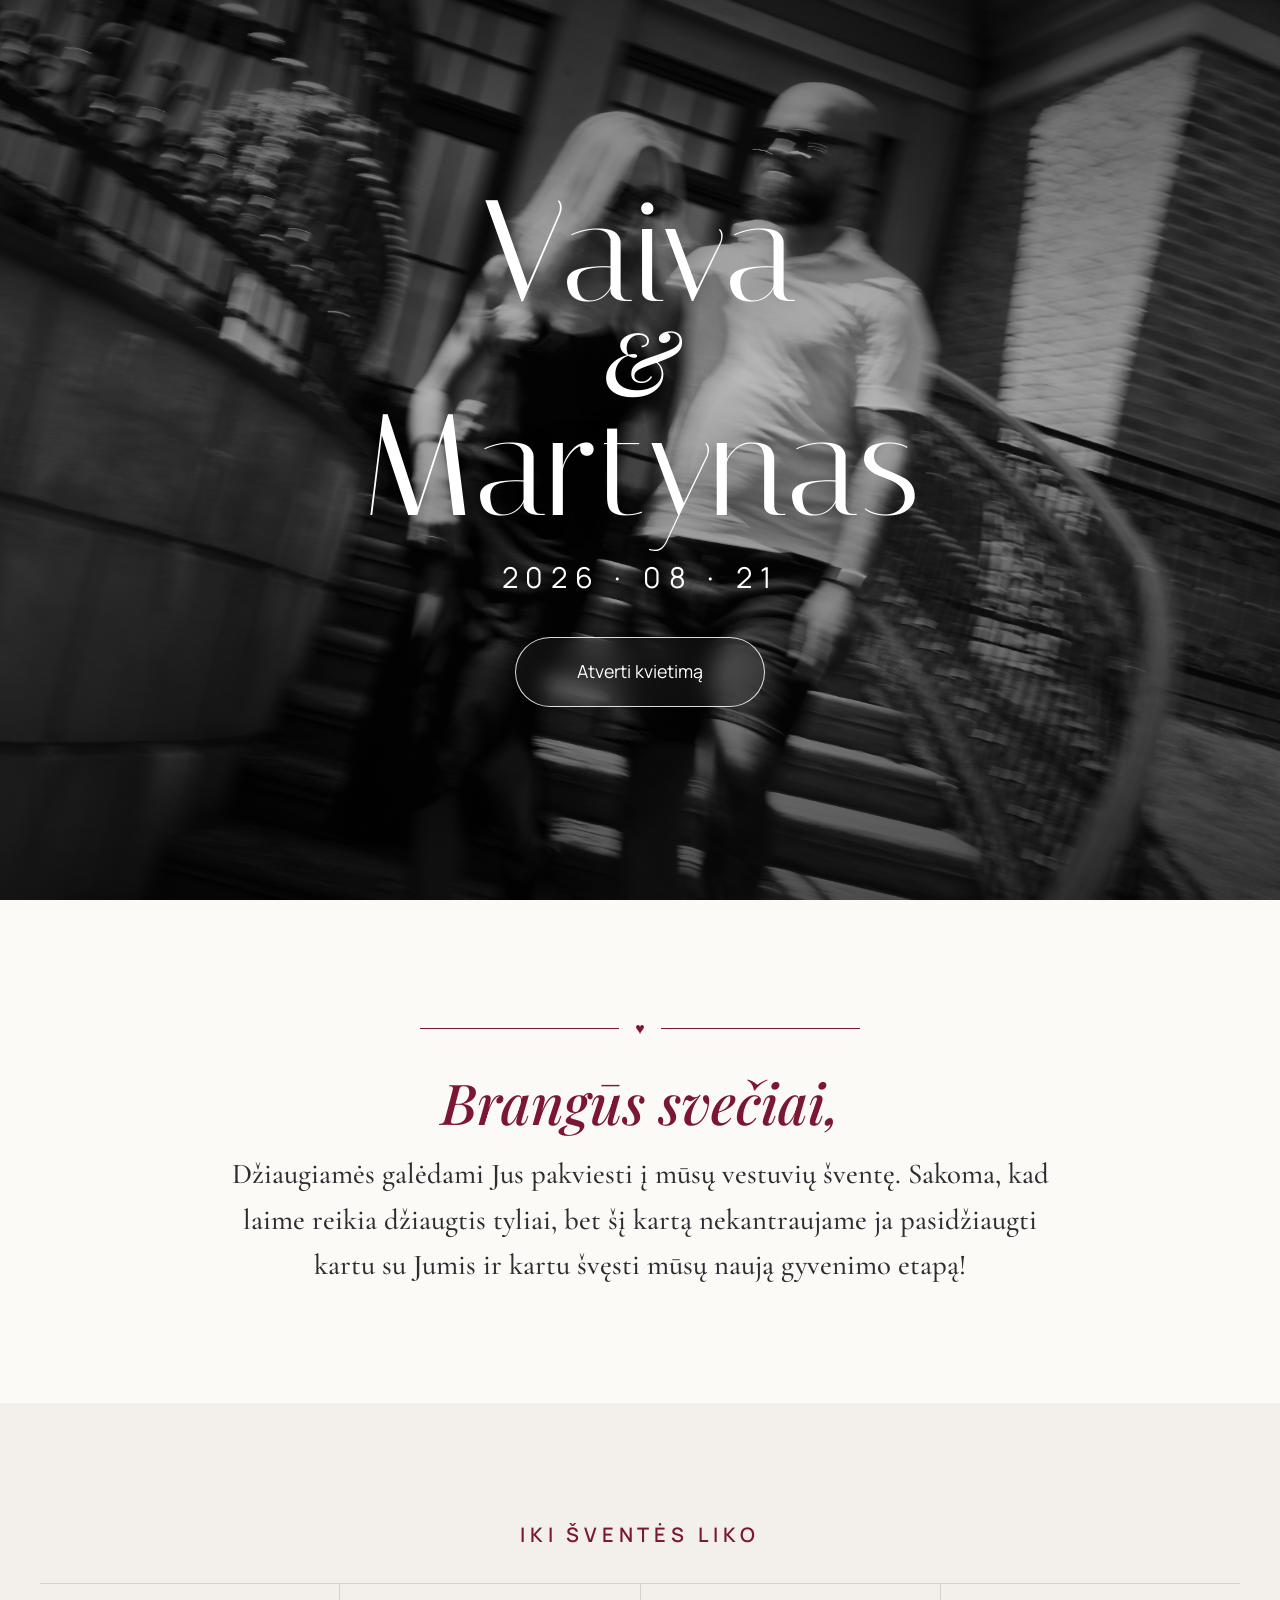
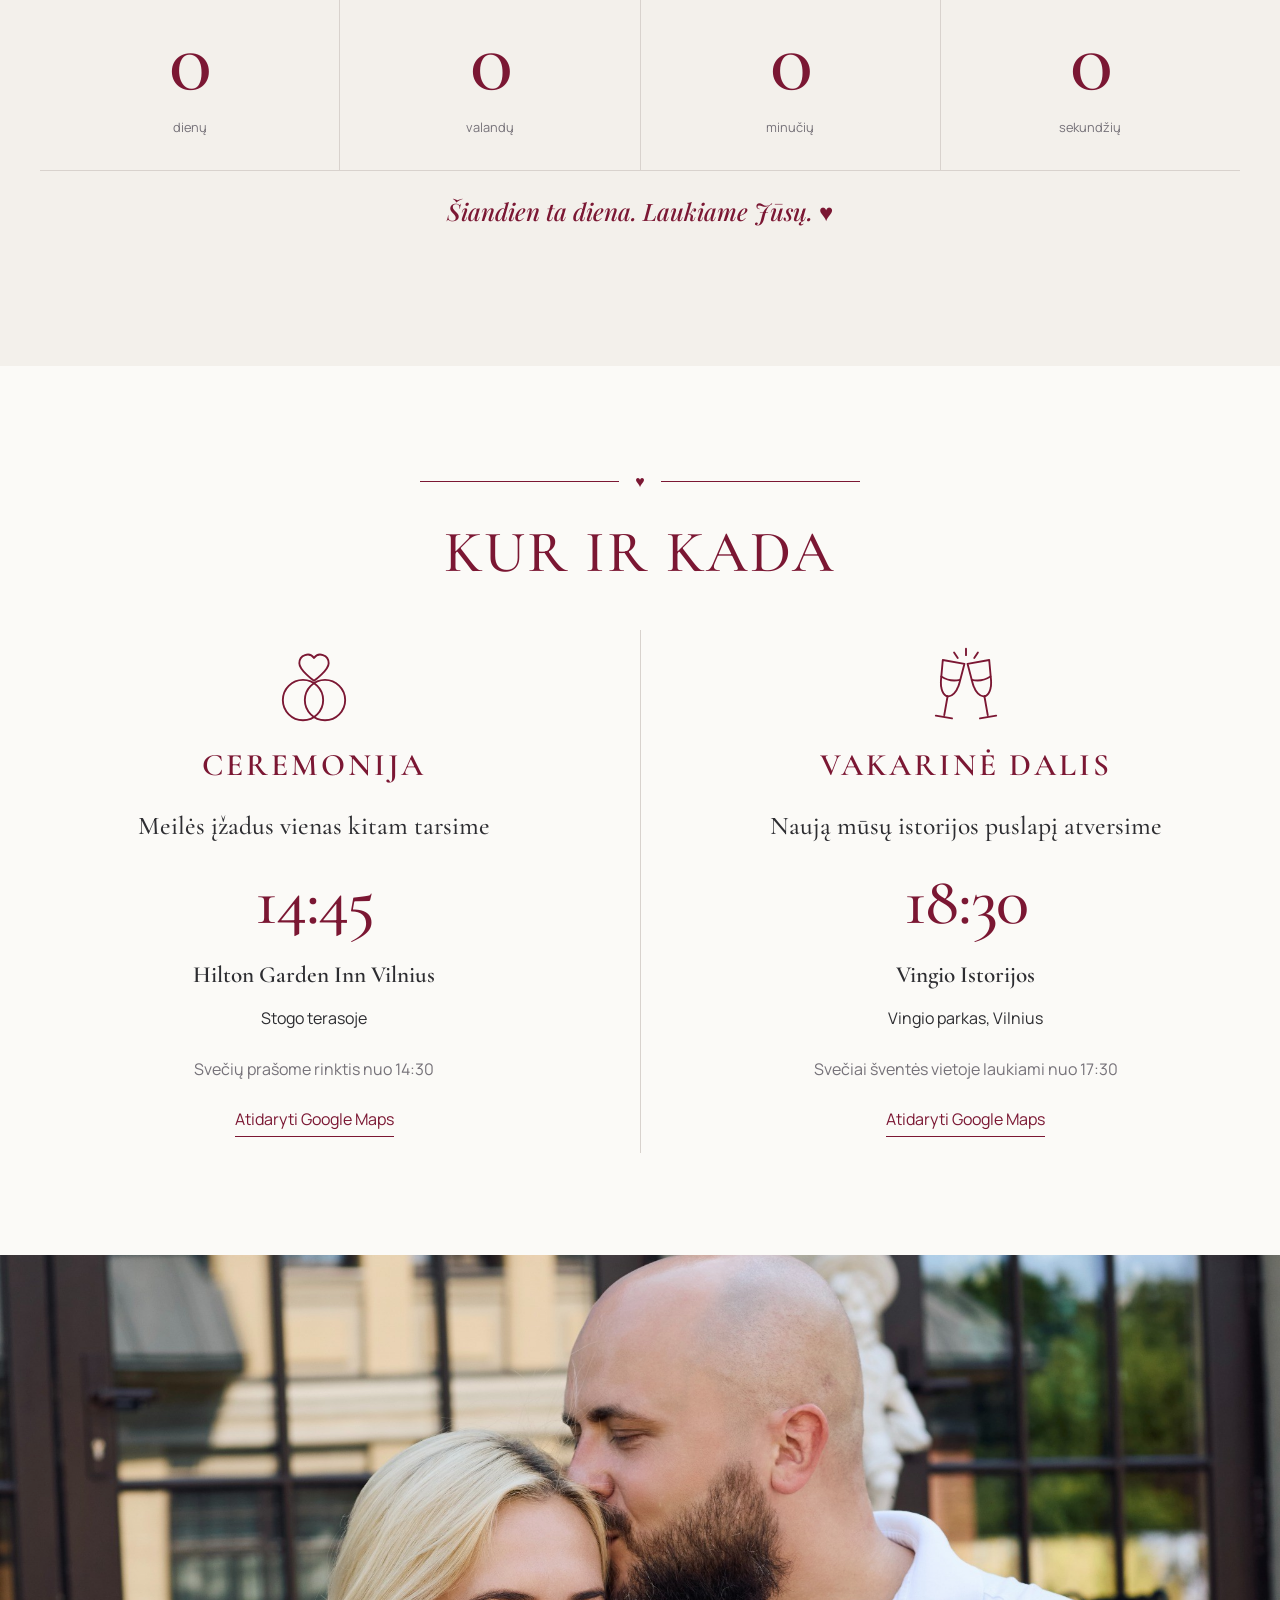
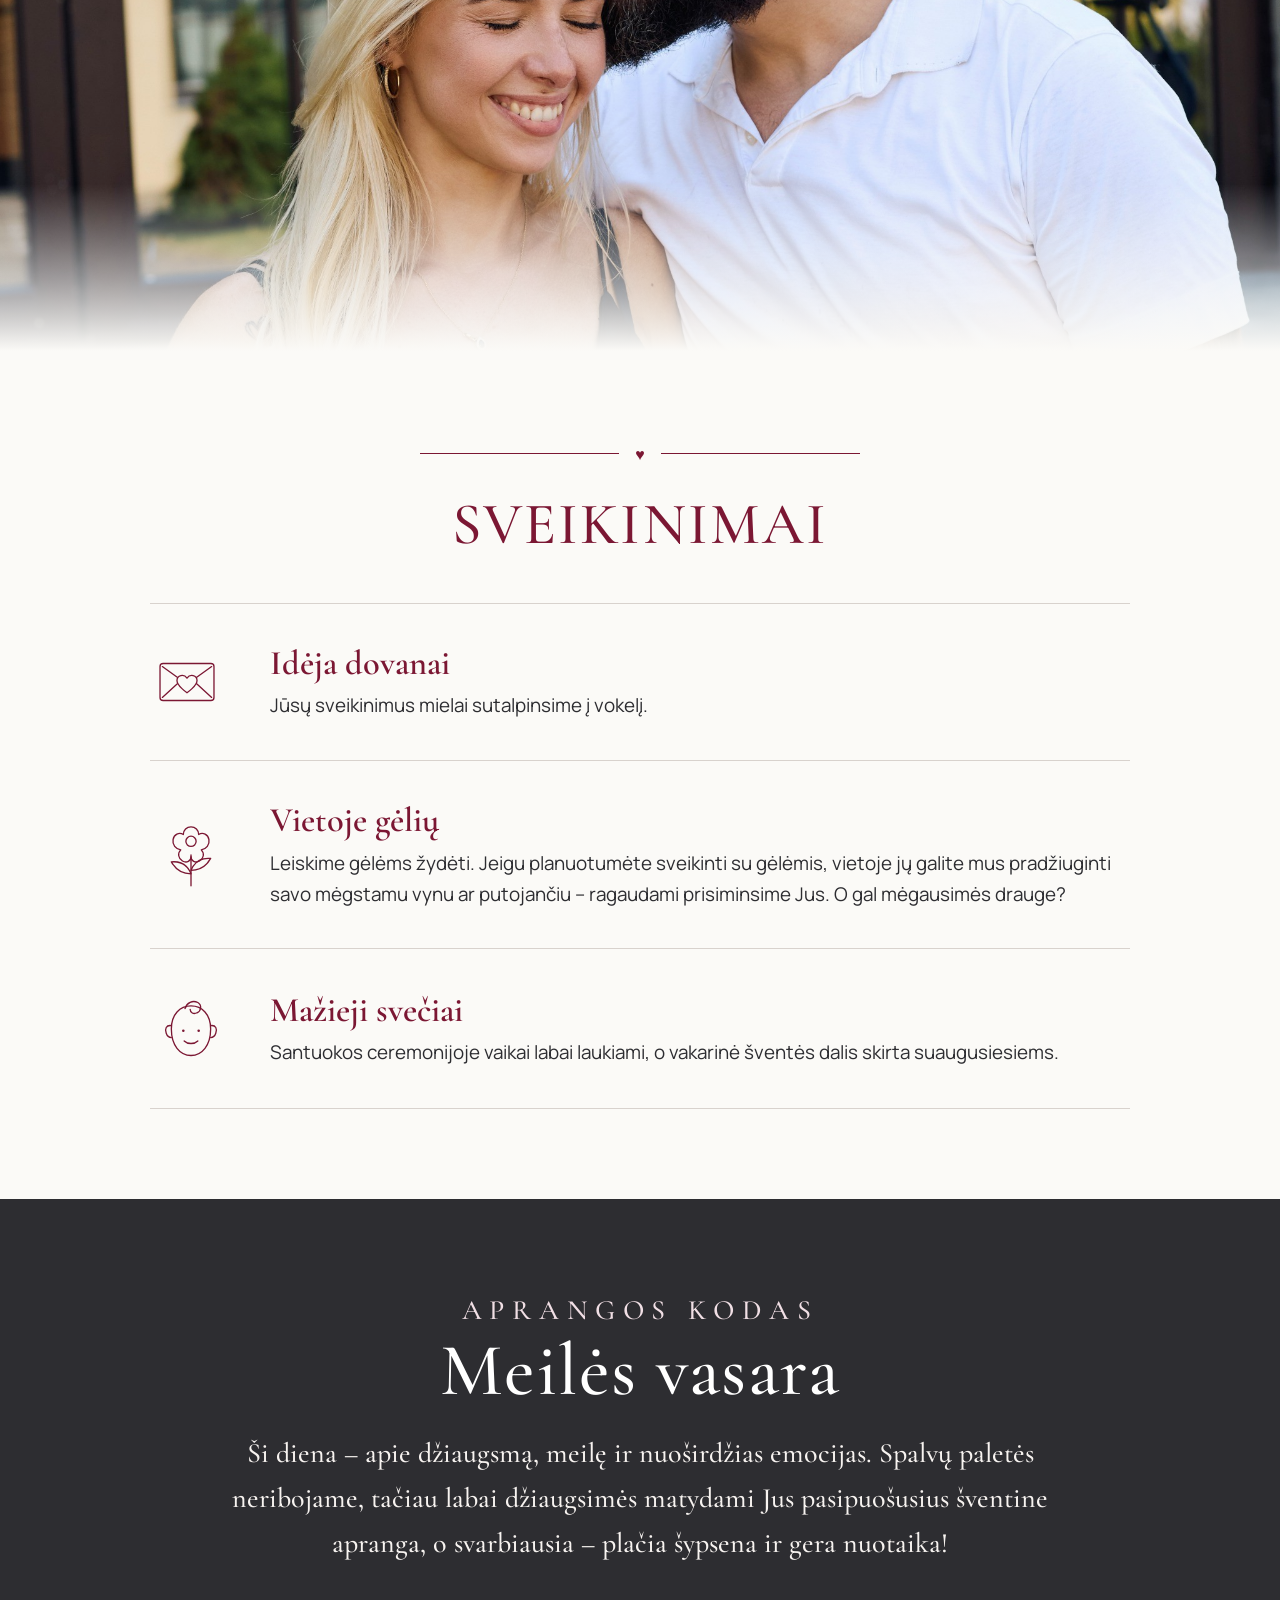
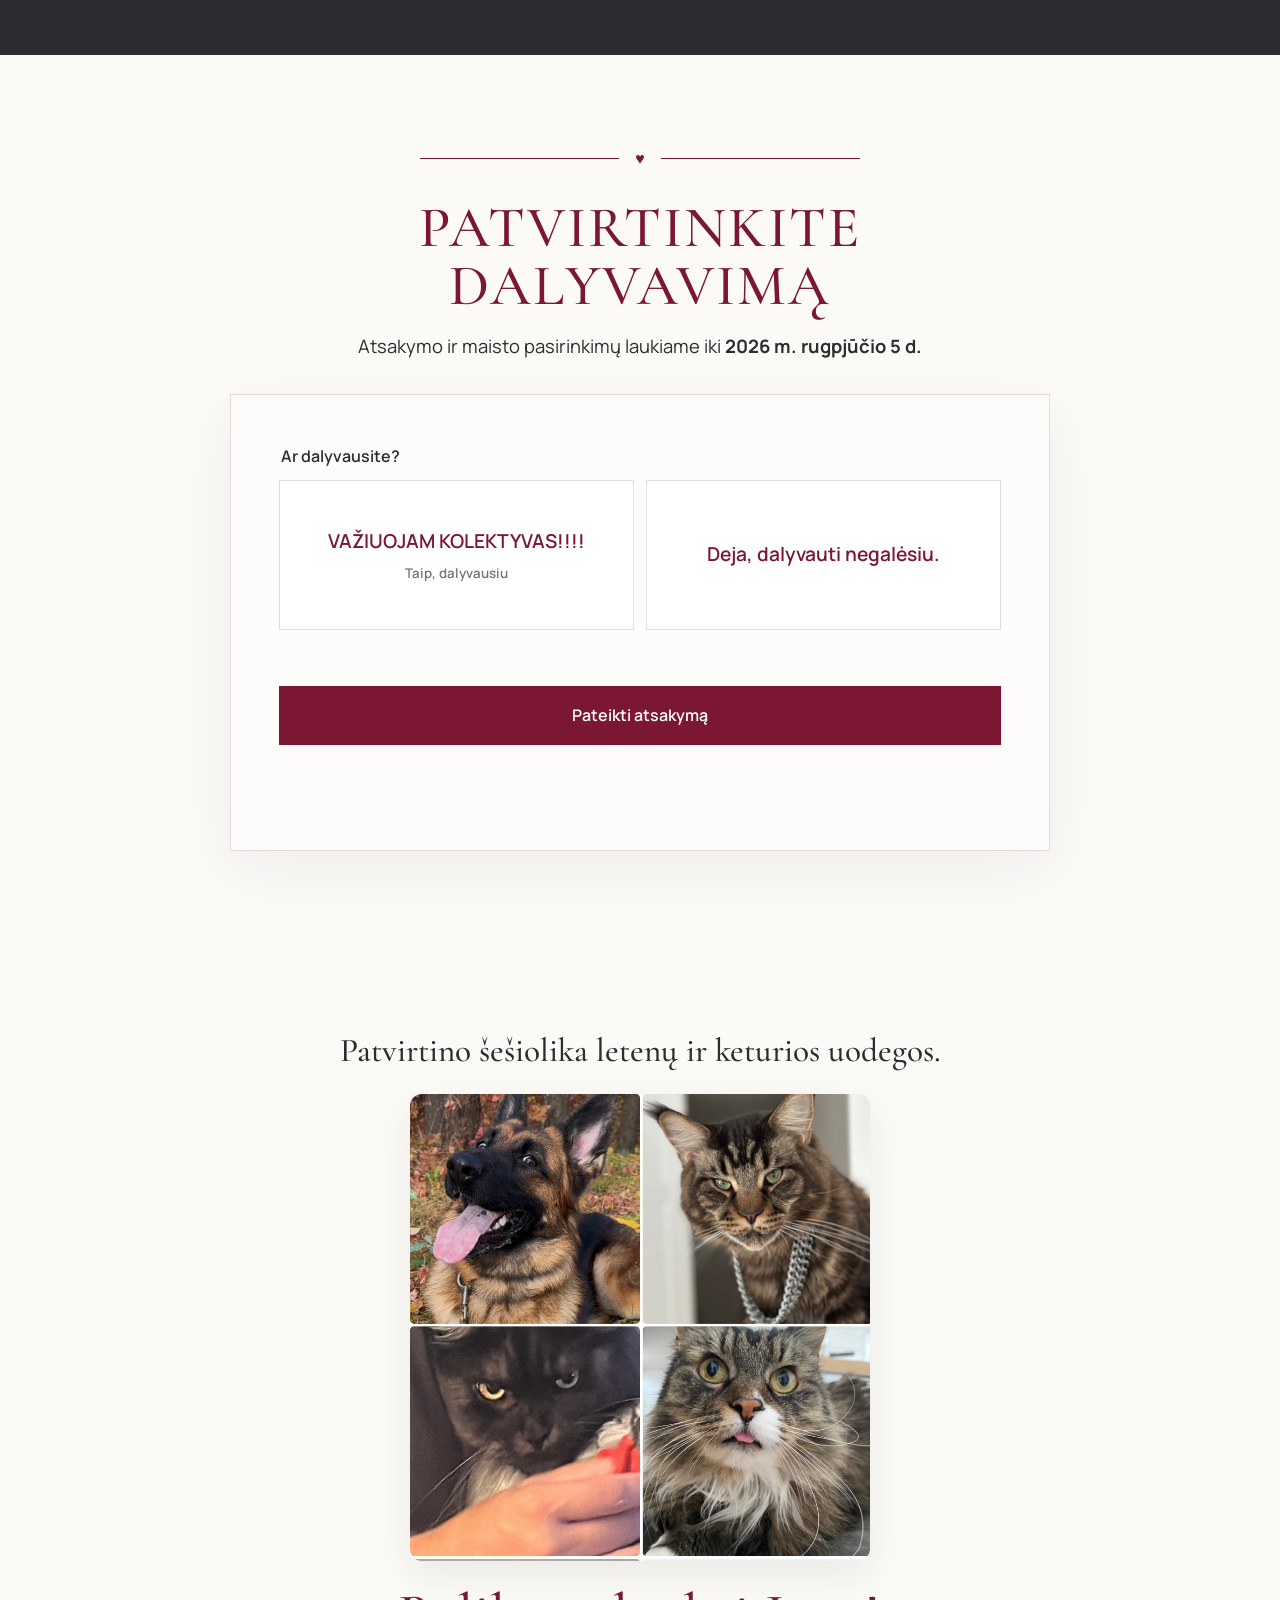
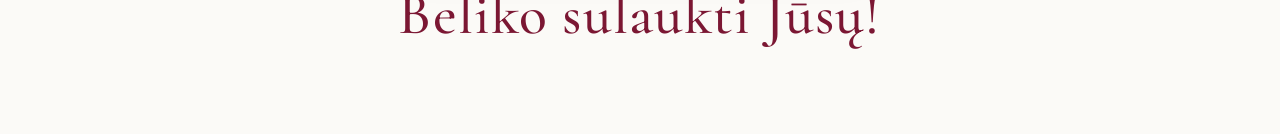
==== index.html @ bd30bc23 "Add files via upload" ====
<!DOCTYPE html>

<html lang="lt">
<head>
<meta charset="utf-8"/>
<meta content="width=device-width, initial-scale=1, viewport-fit=cover" name="viewport"/>
<meta content="#6f1730" name="theme-color"/>
<meta content="Vaivos ir Martyno vestuvių kvietimas" name="description"/>
<title>Vaiva &amp; Martynas</title>
<link href="https://fonts.googleapis.com" rel="preconnect"/>
<link crossorigin="" href="https://fonts.gstatic.com" rel="preconnect"/>
<link href="https://fonts.googleapis.com/css2?family=Cormorant+Garamond:ital,wght@0,400;0,500;0,600;1,500&amp;family=Italiana&amp;family=Manrope:wght@300;400;500;600&amp;family=Playfair+Display:ital,wght@0,500;1,500&amp;display=swap" rel="stylesheet"/>
<link href="/styles.css" rel="stylesheet"/>
</head>
<body><div class="music-modal" hidden="" id="musicModal">
<div class="music-modal__backdrop"></div>
<div aria-labelledby="musicModalTitle" aria-modal="true" class="music-modal__card" role="dialog">
<div aria-hidden="true" class="music-modal__logo">
<svg viewbox="0 0 64 64">
<circle cx="32" cy="32" r="30"></circle>
<path d="M18 25c10-3 21-2 30 2"></path>
<path d="M20 34c8-2 18-1 26 2"></path>
<path d="M22 42c6-1 13 0 19 2"></path>
</svg>
</div>
<h2 id="musicModalTitle">Norite atverti kvietimą su muzika?</h2>
<p>Pasirinkus muziką, daina bus atidaryta Spotify, o kvietimas atsivers šiame lange.</p>
<div class="music-modal__actions">
<a class="music-choice music-choice--primary music-choice-link" href="https://open.spotify.com/track/3K7Q9PHUWPTaknlbFPThn2?si=7839cc185d924f7c" id="withMusic" rel="noopener noreferrer" target="_blank">Su muzika</a>
<button class="music-choice" id="withoutMusic" type="button">Be muzikos</button>
</div>
</div>
</div>
<div aria-hidden="true" class="loader" id="loader">
<div class="loader__names">Vaiva <em>&amp;</em> Martynas</div>
</div>
<header class="hero">
<div class="hero__veil"></div>
<div class="hero__content">
<h1><span>Vaiva</span><em>&amp;</em><span>Martynas</span></h1>
<p class="hero__date">2026 · 08 · 21</p>
<button class="hero__cta" id="openInvitation">Atverti kvietimą</button>
</div>
</header>
<main id="invitation">
<section class="opening reveal">
<div class="narrow center">
<div class="ornament"><span></span><b>♥</b><span></span></div>
<p class="script" id="guestGreeting">Mielieji svečiai,</p>
<p class="opening__text">Džiaugiamės galėdami Jus pakviesti į mūsų vestuvių šventę. Sakoma, kad laime reikia džiaugtis tyliai, bet šį kartą nekantraujame ja pasidžiaugti kartu su Jumis ir kartu švęsti mūsų naują gyvenimo etapą!</p>
</div>
<div class="ceremony-only ceremony-intro" hidden="">
<h2>Mieli bičiuliai,</h2>
<p>Iki šios dienos mus atvedė daugybė netikėtų sutapimų, sutiktų žmonių ir bendrų akimirkų. Jei šį kvietimą gavote jūs, vadinasi, tapote mūsų istorijos dalimi <span class="no-break-smiley">:)</span></p>
<p>Todėl norime pakviesti jus į mūsų vestuvių ceremoniją, kur ištarsime svarbiausią savo gyvenimo „taip“. Jeigu norėtumėte būti kartu ir paliudyti naują mūsų istorijos etapą, labai lauksime jūsų.</p>
</div></section>
<section class="countdown-section reveal">
<div class="wide center">
<p class="kicker kicker--large">IKI ŠVENTĖS LIKO</p>
<div class="countdown" id="countdown">
<div><strong id="days">0</strong><span>dienų</span></div>
<div><strong id="hours">0</strong><span>valandų</span></div>
<div><strong id="minutes">0</strong><span>minučių</span></div>
<div><strong id="seconds">0</strong><span>sekundžių</span></div>
</div>
<p class="wedding-day" hidden="" id="weddingDayMessage">Šiandien ta diena. Laukiame Jūsų. ♥</p>
</div>
</section>
<section class="venues reveal">
<div class="wide">
<div class="section-heading">
<div class="ornament"><span></span><b>♥</b><span></span></div>
<h2>KUR IR KADA</h2>
</div>
<div class="venue-layout">
<article class="venue">
<div aria-hidden="true" class="venue-icon venue-icon--rings">
<svg viewbox="0 0 96 96">
<circle cx="36" cy="59" r="22"></circle>
<circle cx="60" cy="59" r="22"></circle>
<path d="M48 13c-4.8-6.8-16-3.4-16 5.8 0 7.6 16 19.2 16 19.2s16-11.6 16-19.2c0-9.2-11.2-12.6-16-5.8z"></path>
</svg>
</div>
<h3 class="venue__label">CEREMONIJA</h3>
<p class="venue__intro">Meilės įžadus vienas kitam tarsime</p>
<div class="venue__time">14:45</div>
<h3>Hilton Garden Inn Vilnius</h3>
<p>Stogo terasoje</p>
<p class="soft">Svečių prašome rinktis nuo 14:30</p>
<a href="https://maps.app.goo.gl/W9ym14ehVct1HkLU6" rel="noopener" target="_blank">Atidaryti Google Maps</a>
</article>
<div class="venue-divider ceremony-hide"></div>
<article class="venue ceremony-hide">
<div aria-hidden="true" class="venue-icon venue-icon--glasses">
<svg viewbox="0 0 96 96">
<g transform="rotate(10 30 43)">
<path d="M18 17h24l-1.8 21.5C39.2 49 34.7 55 30 55s-9.2-6-10.2-16.5z"></path>
<path d="M19.5 35c7 3 13.8 3 20.7 0"></path>
<path d="M30 55v21M21 78h18"></path>
</g>
<g transform="rotate(-10 66 43)">
<path d="M54 17h24l-1.8 21.5C75.2 49 70.7 55 66 55s-9.2-6-10.2-16.5z"></path>
<path d="M55.5 35c7 3 13.8 3 20.7 0"></path>
<path d="M66 55v21M57 78h18"></path>
</g>
<path d="M48 10V3M39 13l-4-6M57 13l4-6"></path>
</svg>
</div>
<h3 class="venue__label">VAKARINĖ DALIS</h3>
<p class="venue__intro">Naują mūsų istorijos puslapį atversime</p>
<div class="venue__time">18:30</div>
<h3>Vingio Istorijos</h3>
<p>Vingio parkas, Vilnius</p>
<p class="soft">Svečiai šventės vietoje laukiami nuo 17:30</p>
<a href="https://maps.app.goo.gl/onNtC5t6RJAvFmVA6" rel="noopener" target="_blank">Atidaryti Google Maps</a>
</article>
</div>
</div>
</section>
<section class="editorial-photo reveal">
<img alt="Vaiva ir Martynas" src="/assets/couple-color.jpg"/>
<div class="ceremony-only ceremony-photo" hidden="">
<img alt="Vaiva ir Martynas" loading="lazy" src="assets/ceremony-photo-bw.jpeg"/>
</div></section><section class="ceremony-only ceremony-ending reveal" hidden="">
<div class="narrow">
<h2>Jūsų buvimas – didžiausia dovana</h2>
<p>Šią dieną labiausiai norime dalintis savo džiaugsmu su jumis. Jūsų buvimas kartu – pati didžiausia dovana.</p>
<section class="countdown-section ceremony-only ceremony-countdown" hidden="">
<div class="wide center">
<p class="kicker kicker--large">IKI ŠVENTĖS LIKO</p>
<div class="countdown" id="ceremony-countdown">
<div><strong id="ceremony-days">0</strong><span>dienų</span></div>
<div><strong id="ceremony-hours">0</strong><span>valandų</span></div>
<div><strong id="ceremony-minutes">0</strong><span>minučių</span></div>
<div><strong id="ceremony-seconds">0</strong><span>sekundžių</span></div>
</div>
<p class="wedding-day" hidden="" id="ceremony-weddingDayMessage">Šiandien ta diena. Laukiame Jūsų. ♥</p>
</div>
</section><div class="ceremony-farewell">Iki pasimatymo rugpjūčio 21-ąją! ❤️</div>
</div>
</section>
<section class="details reveal">
<div class="wide">
<div class="section-heading">
<div class="ornament"><span></span><b>♥</b><span></span></div>
<h2>SVEIKINIMAI</h2>
</div>
<div class="details-list">
<article class="ceremony-hide">
<div aria-hidden="true" class="detail-icon"><svg aria-hidden="true" viewbox="0 0 96 96">
<rect height="48" rx="4" width="70" x="13" y="24"></rect>
<path d="M16 28L48 51L80 28"></path>
<path d="M16 68L39 47M80 68L57 47"></path>
<path class="heart-cover" d="M48 43
        C44 37 35 39 35 46
        C35 53 48 62 48 62
        C48 62 61 53 61 46
        C61 39 52 37 48 43Z"></path>
</svg></div>
<div><h3>Idėja dovanai</h3><p>Jūsų sveikinimus mielai sutalpinsime į vokelį.</p></div>
</article>
<article class="ceremony-hide">
<div aria-hidden="true" class="detail-icon"><svg aria-hidden="true" viewbox="0 0 96 96">
<path d="M48 84V48"></path>
<!-- leaves intentionally lower on the stem -->
<path d="M48 70
           C38 70 30 65 25 56
           C36 55 44 60 48 70Z"></path>
<path d="M48 66
           C58 66 66 61 71 52
           C60 51 52 56 48 66Z"></path>
<!-- simple, clearly readable flower head -->
<circle cx="48" cy="32" r="6"></circle>
<path d="M48 15
           C43 15 39 19 39 24
           C34 21 28 24 27 30
           C26 36 30 41 36 42
           C32 46 33 52 38 55
           C43 58 48 55 48 50
           C48 55 53 58 58 55
           C63 52 64 46 60 42
           C66 41 70 36 69 30
           C68 24 62 21 57 24
           C57 19 53 15 48 15Z"></path>
</svg></div>
<div><h3>Vietoje gėlių</h3><p>Leiskime gėlėms žydėti. Jeigu planuotumėte sveikinti su gėlėmis, vietoje jų galite mus pradžiuginti savo mėgstamu vynu ar putojančiu – ragaudami prisiminsime Jus. O gal mėgausimės drauge?</p></div>
</article>
<article class="ceremony-hide">
<div aria-hidden="true" class="detail-icon"><svg aria-hidden="true" viewbox="0 0 96 96">
<!-- head -->
<path d="M25 48
           C25 31 35 21 48 21
           C61 21 71 31 71 48
           C71 67 61 79 48 79
           C35 79 25 67 25 48Z"></path>
<!-- ears -->
<path d="M25 44
           C19 43 17 48 19 53
           C20 56 22 58 25 58"></path>
<path d="M71 44
           C77 43 79 48 77 53
           C76 56 74 58 71 58"></path>
<!-- curl -->
<path d="M41 24
           C43 17 50 14 56 17
           C61 20 60 27 55 29
           C51 31 47 29 47 25"></path>
<!-- face -->
<circle class="face-dot" cx="39" cy="50" r="1.5"></circle>
<circle class="face-dot" cx="57" cy="50" r="1.5"></circle>
<path d="M40 62
           C44 66 52 66 56 62"></path>
</svg></div>
<div><h3>Mažieji svečiai</h3><p>Santuokos ceremonijoje vaikai labai laukiami, o vakarinė šventės dalis skirta suaugusiesiems.</p></div>
</article>
</div>
</div>
</section>
<section class="dress reveal ceremony-hide">
<div class="narrow center">
<p class="kicker light kicker--section">APRANGOS KODAS</p>
<h2>Meilės vasara</h2>
<p>Ši diena – apie džiaugsmą, meilę ir nuoširdžias emocijas. Spalvų paletės neribojame, tačiau labai džiaugsimės matydami Jus pasipuošusius šventine apranga, o svarbiausia – plačia šypsena ir gera nuotaika!</p>
</div>
</section>
<form data-netlify="true" hidden="" id="netlifyFormSchema" method="POST" name="vestuviu-rsvp" netlify-honeypot="bot-field"><input name="form-name" type="hidden"/><input name="bot-field" type="text"/><input name="kvietimas" type="text"/><input name="dalyvavimas" type="text"/><input name="vardai" type="text"/><input name="dalyviu_skaicius" type="text"/><input name="alergijos" type="text"/><input name="svecias_1_vardas" type="text"/><input name="svecias_1_patiekalas" type="text"/><input name="svecias_2_vardas" type="text"/><input name="svecias_2_patiekalas" type="text"/><input name="svecias_3_vardas" type="text"/><input name="svecias_3_patiekalas" type="text"/><input name="svecias_4_vardas" type="text"/><input name="svecias_4_patiekalas" type="text"/><input name="svecias_5_vardas" type="text"/><input name="svecias_5_patiekalas" type="text"/><input name="svecias_6_vardas" type="text"/><input name="svecias_6_patiekalas" type="text"/><input name="svecias_7_vardas" type="text"/><input name="svecias_7_patiekalas" type="text"/><input name="svecias_8_vardas" type="text"/><input name="svecias_8_patiekalas" type="text"/><input name="svecias_9_vardas" type="text"/><input name="svecias_9_patiekalas" type="text"/><input name="svecias_10_vardas" type="text"/><input name="svecias_10_patiekalas" type="text"/></form><section class="rsvp reveal ceremony-hide" id="rsvp">
<div class="narrow">
<div class="section-heading">
<div class="ornament"><span></span><b>♥</b><span></span></div>
<h2>PATVIRTINKITE DALYVAVIMĄ</h2>
<p class="rsvp-deadline">Atsakymo ir maisto pasirinkimų laukiame iki <strong>2026 m. rugpjūčio 5 d.</strong></p>
</div>
<form action="/" data-netlify="true" id="rsvpForm" method="POST" name="vestuviu-rsvp" netlify-honeypot="bot-field">
<input name="form-name" type="hidden" value="vestuviu-rsvp"/>
<input id="inviteSlug" name="kvietimas" type="hidden" value="brangus-sveciai"/>
<p class="hidden"><label>Nepildykite: <input name="bot-field"/></label></p>
<fieldset>
<legend>Ar dalyvausite?</legend>
<div class="attendance-options">
<label class="attendance-card attendance-card--yes">
<input name="dalyvavimas" required="" type="radio" value="Taip, dalyvausiu"/>
<span>VAŽIUOJAM KOLEKTYVAS!!!!</span>
<small>Taip, dalyvausiu</small>
</label>
<label class="attendance-card">
<input name="dalyvavimas" required="" type="radio" value="Deja, dalyvauti negalėsiu"/>
<span>Deja, dalyvauti negalėsiu.</span>
</label>
</div>
</fieldset>
<div hidden="" id="attendanceDetails">
<div class="form-grid">
<label>Jūsų vardas (-ai)
                <input id="guestNames" name="vardai" placeholder="Pvz., Agnė ir Tomas" type="text"/>
</label>
<label>Kiek žmonių dalyvaus iš kvietimo?
                <select id="guestCount" name="dalyviu_skaicius">
<option value="1">1</option><option value="2">2</option><option value="3">3</option>
<option value="4">4</option><option value="5">5</option><option value="6">6</option>
<option value="7">7</option><option value="8">8</option><option value="9">9</option><option value="10">10</option>
</select>
</label>
</div>
<div class="meal">
<h3>Maisto pasirinkimas</h3>
<p>Kiekvienam dalyvaujančiam svečiui pasirinkite po karštą patiekalą.</p>
<div id="mealSelectors"></div>
</div>
<label>Ar turite alergijų ar kitų svarbių mitybos apribojimų?
              <textarea name="alergijos" placeholder="Jeigu neturite, laukelį palikite tuščią." rows="4"></textarea>
</label>
</div>
<button class="submit-btn" type="submit">Pateikti atsakymą</button>
<p aria-live="polite" class="form-status" id="formStatus"></p>
<div class="rsvp-success" hidden="" id="rsvpSuccess">
<p class="rsvp-success__eyebrow">Ačiū!</p>
<h3 id="rsvpSuccessTitle">Lauksime Jūsų!</h3>
</div>
</form>
</div>
</section>
<section class="spotify-after-rsvp ceremony-hide" hidden="" id="spotifyAfterRsvp">
<div class="narrow center">
<div aria-hidden="true" class="spotify-logo">
<svg viewbox="0 0 64 64"><circle cx="32" cy="32" r="28"></circle><path d="M18 25c10-3 23-2 32 3"></path><path d="M20 34c9-2 19-1 27 2"></path><path d="M22 42c7-1 14 0 20 2"></path></svg>
</div>
<h2>Norite pasikurti šventinę nuotaiką<br/>prieš rugpjūčio 21-ąją?</h2>
<a href="https://open.spotify.com/playlist/0d4Uj4p8VOc2bb4Zk9XZzT?si=0c46b380f26d4736" rel="noopener" target="_blank">Atidaryti grojaraštį</a>
<p class="after-rsvp-hashtag">#Gudukai4Life</p>
</div>
</section>
<section class="pets reveal ceremony-hide">
<div class="narrow center">
<p class="pets__intro">Patvirtino šešiolika letenų ir keturios uodegos.</p>
<img alt="Vaivos ir Martyno augintiniai" src="/assets/pets.jpg"/>
<h2>Beliko sulaukti Jūsų!</h2>
</div>
</section>
</main>
<div aria-hidden="true" class="heart-burst" id="heartBurst"></div>
<script src="/script.js"></script>
</body>
</html>
---- styles.css ----
:root{
  --ivory:#fbfaf7;
  --ivory-2:#f3f0eb;
  --burgundy:#7b1733;
  --burgundy-deep:#5d1026;
  --graphite:#2d2d31;
  --muted:#767279;
  --line:#d8d2cd;
  --spotify:#1ed760;
}
*{box-sizing:border-box}
html{scroll-behavior:smooth}
body{margin:0;background:var(--ivory);color:var(--graphite);font-family:"Manrope",sans-serif;line-height:1.65;overflow-x:hidden}
img{display:block;max-width:100%}
button,input,select,textarea{font:inherit}
a{color:inherit}
.hidden{display:none!important}
.center{text-align:center}
.narrow{width:min(760px,calc(100% - 2rem));margin:auto}
.wide{width:min(1160px,calc(100% - 2rem));margin:auto}

.loader{position:fixed;inset:0;z-index:9999;display:grid;place-items:center;background:var(--ivory);transition:.8s ease}
.loader.hide{opacity:0;visibility:hidden}
.loader__names{font:400 clamp(2.2rem,8vw,5.8rem)/1 "Italiana",serif;color:var(--burgundy);animation:rise 1.2s ease both}
.loader__names em{font-family:"Playfair Display",serif;font-weight:500}
@keyframes rise{from{opacity:0;transform:translateY(18px)}to{opacity:1;transform:none}}

.hero{position:relative;min-height:100svh;display:grid;place-items:center;background:url("/assets/hero.jpg") center 44%/cover no-repeat;color:#fff}
.hero__veil{position:absolute;inset:0;background:linear-gradient(180deg,rgba(0,0,0,.5),rgba(0,0,0,.22) 42%,rgba(0,0,0,.62)),radial-gradient(circle at center,transparent 30%,rgba(0,0,0,.25))}
.hero__content{position:relative;z-index:2;text-align:center;padding:6rem 1.2rem}
.hero__greeting{margin:0 0 1.5rem;font:500 italic clamp(1.25rem,3vw,2rem) "Playfair Display",serif}
.hero h1{margin:0;display:flex;flex-direction:column;align-items:center;font:400 clamp(4rem,12vw,9rem)/.82 "Italiana",serif;text-shadow:0 8px 35px rgba(0,0,0,.28)}
.hero h1 em{font:500 italic clamp(2.4rem,7vw,5.6rem)/1 "Playfair Display",serif;margin:.2rem 0}
.hero__date{margin:1.8rem 0 2.2rem;letter-spacing:.38em;font-size:.95rem}
.hero__cta{border:1px solid rgba(255,255,255,.85);background:rgba(255,255,255,.05);color:white;border-radius:999px;padding:.95rem 1.7rem;backdrop-filter:blur(10px);cursor:pointer}
.hero__spotify{position:absolute;z-index:3;right:1rem;bottom:1rem;display:flex;gap:.55rem;align-items:center;padding:.72rem 1rem;border:1px solid rgba(255,255,255,.45);border-radius:999px;background:rgba(0,0,0,.3);backdrop-filter:blur(10px);text-decoration:none;font-size:.85rem}
.hero__spotify span{color:var(--spotify)}

.opening,.countdown-section,.venues,.details,.spotify,.rsvp,.pets{padding:clamp(5rem,9vw,9rem) 0}
.opening__text{font:500 clamp(1.25rem,3vw,1.75rem)/1.58 "Playfair Display",serif;margin:0}
.script{font:500 italic clamp(1.8rem,4vw,2.8rem) "Playfair Display",serif;color:var(--burgundy);margin:0 0 1rem}
.ornament{width:min(440px,86%);margin:0 auto 1.8rem;display:grid;grid-template-columns:1fr auto 1fr;gap:1rem;align-items:center;color:var(--burgundy)}
.ornament span{height:1px;background:currentColor}.ornament b{font-size:1rem}
.kicker{margin:0 0 2rem;color:var(--burgundy);text-transform:uppercase;letter-spacing:.2em;font-size:.78rem}
.kicker.light{color:#f1dfe5}

.countdown-section{background:var(--ivory-2)}
.countdown{display:grid;grid-template-columns:repeat(4,1fr);gap:1px;background:var(--line);border-top:1px solid var(--line);border-bottom:1px solid var(--line)}
.countdown div{background:var(--ivory-2);padding:2rem .5rem}
.countdown strong{display:block;font:400 clamp(2.8rem,7vw,6rem)/1 "Italiana",serif;color:var(--burgundy)}
.countdown span{display:block;margin-top:.7rem;color:var(--muted);font-size:.8rem}
.wedding-day{font:500 italic 1.5rem "Playfair Display",serif;color:var(--burgundy)}

.section-heading{text-align:center;margin-bottom:3rem}
.section-heading h2,.pets h2{margin:0;font:400 clamp(2.8rem,7vw,5.5rem)/1 "Italiana",serif;color:var(--burgundy)}
.section-heading>p{margin:1rem 0 0}

.venue-layout{display:grid;grid-template-columns:1fr 1px 1fr;gap:3rem}
.venue-divider{background:var(--line)}
.venue{text-align:center;padding:1rem 2rem}
.venue__label{color:var(--burgundy);text-transform:uppercase;letter-spacing:.2em;font-size:.78rem}
.venue__intro{font:500 1.2rem "Playfair Display",serif}
.venue__time{font:400 clamp(3.8rem,8vw,6.2rem)/1 "Italiana",serif;color:var(--burgundy);margin:1.6rem 0}
.venue h3{margin:0;font:600 1.25rem "Playfair Display",serif}
.soft{color:var(--muted);font-size:.9rem;margin:1.5rem 0}
.venue a{display:inline-block;border-bottom:1px solid var(--burgundy);color:var(--burgundy);text-decoration:none;padding-bottom:.2rem}

.editorial-photo{position:relative;width:min(1120px,calc(100% - 2rem));height:min(82vh,820px);margin:auto;overflow:hidden}
.editorial-photo img{width:100%;height:100%;object-fit:cover;object-position:center 35%}
.editorial-photo:after{content:"";position:absolute;inset:0;background:linear-gradient(to top,rgba(0,0,0,.48),transparent 45%)}
.editorial-photo__caption{position:absolute;z-index:2;bottom:2rem;left:2rem;color:white;font:400 clamp(2.4rem,5vw,4.5rem) "Italiana",serif}

.details-list{border-top:1px solid var(--line)}
.details-list article{display:grid;grid-template-columns:90px 1fr;gap:1.5rem;padding:2rem 0;border-bottom:1px solid var(--line)}
.details-list article>span{color:var(--burgundy);font:400 2rem "Italiana",serif}
.details-list h3{margin:0 0 .4rem;font:500 1.35rem "Playfair Display",serif;color:var(--burgundy)}
.details-list p{margin:0}

.dress{padding:clamp(5rem,10vw,9rem) 0;background:var(--graphite);color:white}
.dress h2{margin:0 0 1.5rem;font:400 clamp(2.8rem,7vw,5rem)/1 "Italiana",serif}
.dress p{margin:0;font:500 clamp(1.15rem,3vw,1.55rem)/1.6 "Playfair Display",serif;color:#f7f3f0}

.spotify{background:#f1f4ef}
.spotify__dot{width:28px;height:28px;margin:0 auto 1.5rem;border-radius:50%;background:var(--spotify)}
.spotify h2{margin:0 0 2rem;font:400 clamp(2.2rem,5vw,4rem)/1.15 "Italiana",serif}
.spotify a{display:inline-flex;padding:.95rem 1.4rem;border-radius:999px;background:var(--spotify);text-decoration:none;font-weight:600}

.rsvp{background:linear-gradient(180deg,var(--ivory),#f1eeea)}
form{padding:clamp(1.2rem,4vw,2.4rem);border:1px solid var(--line);background:rgba(255,255,255,.72)}
fieldset{border:0;padding:0;margin:0 0 1.8rem}
legend,label{display:block;font-weight:600;margin-bottom:.7rem}
.attendance-options{display:grid;grid-template-columns:1fr 1fr;gap:.8rem}
.attendance-card{position:relative;min-height:130px;display:flex;flex-direction:column;justify-content:center;align-items:center;text-align:center;padding:1rem;border:1px solid var(--line);background:white;cursor:pointer;transition:.2s ease}
.attendance-card input{position:absolute;opacity:0}
.attendance-card:has(input:checked){background:#fff5f8;border-color:var(--burgundy);transform:translateY(-2px);box-shadow:0 12px 30px rgba(123,23,51,.1)}
.attendance-card span{color:var(--burgundy);font-weight:600}
.attendance-card small{margin-top:.35rem;color:var(--muted)}
.form-grid{display:grid;grid-template-columns:2fr 1fr;gap:1rem}
input,select,textarea{width:100%;padding:.95rem 1rem;border:1px solid var(--line);background:white;border-radius:0;outline:none}
input:focus,select:focus,textarea:focus{border-color:var(--burgundy);box-shadow:0 0 0 3px rgba(123,23,51,.08)}
textarea{resize:vertical;min-height:110px}
.meal{margin:1.8rem 0}
.meal h3{margin:0;font:500 1.45rem "Playfair Display",serif;color:var(--burgundy)}
.meal>p{margin:.25rem 0 1rem;color:var(--muted)}
.meal-selector{padding:1rem 0;border-top:1px solid var(--line)}
.submit-btn{width:100%;border:0;background:var(--burgundy);color:white;padding:1rem;cursor:pointer;font-weight:600}
.form-status{text-align:center;color:var(--burgundy);font-weight:600}

.pets img{width:min(560px,100%);margin:0 auto 2rem}
.pets p{margin:0;font:500 clamp(1.2rem,3vw,1.7rem) "Playfair Display",serif}
.pets strong{display:block;margin-top:1.4rem;color:var(--burgundy);letter-spacing:.08em}

.reveal{opacity:0;transform:translateY(24px);transition:.8s ease}
.reveal.visible{opacity:1;transform:none}
.heart-burst{position:fixed;inset:0;z-index:9998;pointer-events:none}
.floating-heart{position:absolute;color:var(--burgundy);font-size:1.2rem;animation:floatHeart 1.1s ease-out forwards}
@keyframes floatHeart{from{opacity:1;transform:translate(-50%,-50%) scale(.7)}to{opacity:0;transform:translate(calc(-50% + var(--x)),calc(-50% + var(--y))) scale(1.4) rotate(var(--r))}}

@media(max-width:760px){
  .hero{background-position:57% center}
  .hero__spotify{left:1rem;right:auto}
  .countdown{grid-template-columns:repeat(2,1fr)}
  .venue-layout{grid-template-columns:1fr;gap:2rem}
  .venue-divider{height:1px}
  .venue{padding:0 .5rem}
  .editorial-photo{height:68svh}
  .editorial-photo img{object-position:50% 30%}
  .editorial-photo__caption{left:1.2rem;bottom:1.2rem}
  .attendance-options,.form-grid{grid-template-columns:1fr}
  .details-list article{grid-template-columns:50px 1fr}
}
@media(prefers-reduced-motion:reduce){
  *{scroll-behavior:auto!important;animation:none!important;transition:none!important}
  .reveal{opacity:1;transform:none}
}


/* V2 */
.kicker--large{font-size:clamp(1rem,2vw,1.25rem);font-weight:600;letter-spacing:.24em}
.kicker--section{font-size:clamp(.9rem,2vw,1.1rem);font-weight:600;letter-spacing:.28em}
.section-heading h2{letter-spacing:.04em}
.details-list article{grid-template-columns:88px 1fr;align-items:center}
.detail-icon{width:64px;height:64px;color:var(--burgundy)}
.detail-icon svg{width:100%;height:100%;fill:none;stroke:currentColor;stroke-width:2;stroke-linecap:round;stroke-linejoin:round}
.opening,.venues,.details,.pets,.rsvp{background:var(--ivory)}
.countdown-section,.spotify{background:var(--ivory-2)}
.pets__intro{margin:0 0 .25rem!important}
.pets img{margin-top:2rem;margin-bottom:1.5rem}
.pets__hashtag{font-size:clamp(1.35rem,3vw,2rem);letter-spacing:.16em!important;color:var(--burgundy-deep)!important}
.transition-heart{position:fixed;inset:0;z-index:10000;display:grid;place-items:center;pointer-events:none;opacity:0;visibility:hidden}
.transition-heart.show{opacity:1;visibility:visible}
.transition-heart span{display:grid;place-items:center;width:72px;height:72px;border-radius:50%;background:var(--burgundy);color:white;font-size:1.3rem;transform:scale(.2)}
.transition-heart.show span{animation:heartExpand .9s ease forwards}
@keyframes heartExpand{0%{transform:scale(.2);opacity:0}35%{transform:scale(1);opacity:1}100%{transform:scale(30);opacity:0}}
.music-modal{position:fixed;inset:0;z-index:9999;display:grid;place-items:center;padding:1rem}
.music-modal[hidden]{display:none}
.music-modal__backdrop{position:absolute;inset:0;background:rgba(20,20,24,.68);backdrop-filter:blur(8px)}
.music-modal__dialog{position:relative;width:min(520px,100%);padding:2.2rem;background:var(--ivory);text-align:center;box-shadow:0 30px 80px rgba(0,0,0,.28)}
.music-modal__dialog h2{margin:.5rem 0 1.5rem;font:400 clamp(2rem,5vw,3.2rem)/1.15 "Italiana",serif}
.music-modal__actions{display:grid;gap:.75rem}
.music-modal__actions a,.music-modal__actions button{width:100%;padding:1rem;border:1px solid var(--burgundy);cursor:pointer;text-decoration:none;font-weight:600}
.music-modal__actions a{background:var(--spotify);border-color:var(--spotify);color:#102316}
.music-modal__actions button{background:transparent;color:var(--burgundy)}
@media(max-width:760px){.details-list article{grid-template-columns:60px 1fr}.detail-icon{width:48px;height:48px}.music-modal__dialog{padding:1.5rem}}


/* =========================
   V3 — editorial refinement
   ========================= */
:root{
  --display:"Cormorant Garamond",serif;
}

body{
  background:var(--ivory);
}

.hero{
  background-position:center 42%;
  background-attachment:scroll;
}
.hero__content{
  max-width:980px;
}
.hero h1{
  font-family:var(--display);
  font-weight:400;
  letter-spacing:-.035em;
}
.hero h1 em{
  font-family:var(--display);
}
.hero__date{
  letter-spacing:.42em;
}
.hero__cta{
  transition:background .35s ease,color .35s ease,transform .35s ease;
}
.hero__cta:hover{
  background:rgba(255,255,255,.95);
  color:var(--burgundy);
  transform:translateY(-2px);
}

.section-heading h2,
.pets h2,
.dress h2,
.spotify-after-rsvp h2,
.music-modal__dialog h2{
  font-family:var(--display);
  font-weight:500;
  letter-spacing:.02em;
}
.section-heading h2{
  font-size:clamp(2.8rem,5.5vw,4.8rem);
}
.opening__text{
  font-family:var(--display);
  font-weight:500;
  font-size:clamp(1.35rem,2.6vw,1.8rem);
}
.script{
  font-family:"Playfair Display",serif;
}
.countdown strong,
.venue__time{
  font-family:var(--display);
  font-style:normal;
  font-weight:500;
  letter-spacing:-.03em;
}
.venue__time{
  font-size:clamp(3.5rem,7vw,5.4rem);
}
.venue__label{
  margin:0 0 1rem;
  color:var(--burgundy);
  font:600 clamp(1.05rem,2vw,1.35rem)/1.2 "Manrope",sans-serif;
  letter-spacing:.16em;
}
.venue__intro{
  font-family:var(--display);
  font-size:clamp(1.25rem,2vw,1.55rem);
}
.venue h3:not(.venue__label){
  font-family:var(--display);
  font-size:clamp(1.45rem,2.3vw,1.85rem);
}
.venues{
  padding-top:clamp(5rem,8vw,7rem);
  padding-bottom:clamp(5rem,8vw,7rem);
}
.venue-layout{
  gap:clamp(2rem,5vw,4.5rem);
}
.venue{
  padding-inline:clamp(.5rem,2vw,2rem);
}

.editorial-photo{
  width:100%;
  height:min(88vh,900px);
  margin:0;
}
.editorial-photo img{
  object-position:center 34%;
  transform:scale(1.01);
  transition:transform 1.2s ease;
}
.editorial-photo.visible img{
  transform:scale(1.035);
}

.details{
  padding-top:clamp(5rem,8vw,7rem);
}
.details-list{
  max-width:980px;
  margin:auto;
}
.details-list article{
  grid-template-columns:88px 1fr;
  gap:2rem;
  padding:2.4rem 0;
}
.details-list h3{
  font-family:var(--display);
  font-size:clamp(1.65rem,2.7vw,2.15rem);
  font-weight:600;
}
.details-list p{
  font-size:clamp(1rem,1.7vw,1.18rem);
}
.detail-icon{
  width:58px;
  height:58px;
}

.dress{
  padding:clamp(5.5rem,9vw,8rem) 0;
}
.dress h2{
  font-size:clamp(2.8rem,5.8vw,4.8rem);
}
.dress p{
  max-width:900px;
  margin-inline:auto;
  font-family:var(--display);
  font-size:clamp(1.3rem,2.5vw,1.75rem);
  font-weight:500;
}

.rsvp{
  padding-top:clamp(5rem,8vw,7rem);
  padding-bottom:clamp(4rem,7vw,6rem);
}
.rsvp .section-heading{
  margin-bottom:2rem;
}
.rsvp .section-heading h2{
  max-width:980px;
  margin-inline:auto;
  font-size:clamp(2.7rem,5vw,4.4rem);
}
.rsvp-deadline{
  font-size:clamp(1rem,1.6vw,1.15rem);
}
form{
  border:1px solid rgba(123,23,51,.16);
  background:rgba(255,255,255,.58);
  box-shadow:0 18px 60px rgba(74,47,57,.06);
  padding:clamp(1.5rem,4vw,3rem);
}
.attendance-card{
  min-height:150px;
  border-color:rgba(45,45,49,.14);
}
.attendance-card span{
  font-size:clamp(1rem,1.8vw,1.2rem);
}
.attendance-card:has(input:checked){
  background:#fff7f9;
  border-color:var(--burgundy);
}
.form-grid{
  gap:1.25rem;
}
input,select,textarea{
  border-color:rgba(45,45,49,.16);
}
.submit-btn{
  margin-top:1rem;
  transition:background .25s ease,transform .25s ease;
}
.submit-btn:hover{
  background:var(--burgundy-deep);
  transform:translateY(-1px);
}
.rsvp-success{
  margin-top:1.5rem;
  padding:2rem 1.5rem;
  background:var(--burgundy);
  color:white;
  text-align:center;
}
.rsvp-success__eyebrow{
  margin:0 0 .35rem;
  text-transform:uppercase;
  letter-spacing:.2em;
  font-size:.8rem;
}
.rsvp-success h3{
  margin:0;
  font-family:var(--display);
  font-size:clamp(2rem,4vw,3rem);
  font-weight:500;
}

.spotify-after-rsvp{
  padding:clamp(4rem,7vw,6rem) 0 clamp(3rem,5vw,4.5rem);
  background:var(--ivory);
  border-top:1px solid var(--line);
}
.spotify-after-rsvp[hidden]{
  display:none;
}
.spotify-logo{
  width:54px;
  height:54px;
  margin:0 auto 1.25rem;
  color:var(--burgundy);
}
.spotify-logo svg{
  width:100%;
  height:100%;
  fill:none;
  stroke:currentColor;
  stroke-width:3;
  stroke-linecap:round;
}
.spotify-logo circle{
  fill:none;
}
.spotify-after-rsvp h2{
  margin:0 auto 1.6rem;
  max-width:820px;
  font-size:clamp(2rem,4.8vw,3.8rem);
  line-height:1.12;
}
.spotify-after-rsvp a{
  display:inline-flex;
  padding:.95rem 1.5rem;
  border:1px solid var(--burgundy);
  color:var(--burgundy);
  text-decoration:none;
  font-weight:600;
  border-radius:999px;
  transition:.25s ease;
}
.spotify-after-rsvp a:hover{
  background:var(--burgundy);
  color:white;
}
.after-rsvp-hashtag{
  margin:2rem 0 0;
  color:var(--burgundy);
  font-weight:600;
  font-size:clamp(1.25rem,2.2vw,1.7rem);
  letter-spacing:.08em;
}

.pets{
  padding-top:clamp(3rem,5vw,4rem);
  padding-bottom:clamp(5rem,8vw,7rem);
}
.pets__intro{
  font-family:var(--display)!important;
  font-size:clamp(1.6rem,3vw,2.3rem)!important;
  margin-bottom:1.4rem!important;
}
.pets img{
  width:min(480px,88%);
  margin:0 auto 1.6rem;
  filter:grayscale(18%) saturate(72%) brightness(.94);
  opacity:.95;
}
.pets h2{
  font-size:clamp(2.6rem,5vw,4.2rem);
  margin-top:.4rem;
}

.music-modal__dialog{
  border:1px solid rgba(123,23,51,.16);
}
.music-modal__dialog h2{
  font-size:clamp(2rem,4.5vw,3rem);
}

.reveal{
  transition:opacity .9s ease,transform .9s cubic-bezier(.22,1,.36,1);
}

@media(max-width:760px){
  .hero{
    background-position:56% center;
  }
  .editorial-photo{
    height:70svh;
  }
  .editorial-photo img{
    object-position:51% 30%;
  }
  .venue-layout{
    gap:2.5rem;
  }
  .venue__label{
    font-size:1.05rem;
  }
  .details-list article{
    grid-template-columns:56px 1fr;
    gap:1rem;
    padding:1.8rem 0;
  }
  .detail-icon{
    width:44px;
    height:44px;
  }
  form{
    padding:1.2rem;
  }
  .attendance-card{
    min-height:120px;
  }
}


/* ============================================================
   GUDUKAI4LIFE V3.2
   Hero preserved; refined editorial rhythm elsewhere.
   ============================================================ */

/* HERO: restore the exact light V2 character */
.hero h1{
  font-family:"Italiana",serif !important;
  font-weight:400 !important;
  letter-spacing:0 !important;
  line-height:.82 !important;
}
.hero h1 em{
  font-family:"Playfair Display",serif !important;
  font-style:italic;
  font-weight:500;
}
.hero__date{
  font-size:clamp(1.05rem,1.45vw,1.28rem);
  letter-spacing:.30em;
}

/* Personal greeting */
.script{
  font-size:clamp(2.2rem,4.5vw,3.6rem);
  line-height:1.15;
}

/* Uniform slow editorial reveal */
.reveal{
  opacity:0;
  transform:translateY(20px);
  transition:
    opacity 1.15s cubic-bezier(.22,1,.36,1),
    transform 1.15s cubic-bezier(.22,1,.36,1);
}
.reveal.visible{
  opacity:1;
  transform:translateY(0);
}

/* Headings: Lithuanian-friendly font only outside the hero */
.section-heading h2,
.dress h2,
.pets h2,
.spotify-after-rsvp h2,
.countdown strong,
.venue__time{
  font-family:"Cormorant Garamond",serif !important;
}
.section-heading h2{
  font-size:clamp(3rem,4.6vw,5rem);
  font-weight:500;
  letter-spacing:.035em;
}

/* Venue hierarchy and icons */
.venue-icon{
  width:92px;
  height:74px;
  margin:0 auto .65rem;
  color:var(--burgundy);
}
.venue-icon svg{
  width:100%;
  height:100%;
  fill:none;
  stroke:currentColor;
  stroke-width:2.25;
  stroke-linecap:round;
  stroke-linejoin:round;
}
.venue__label{
  margin:0 0 1rem;
  font:600 clamp(1.45rem,1.8vw,1.8rem)/1.2 "Cormorant Garamond",serif;
  letter-spacing:.10em;
  color:var(--burgundy);
}
.venue__intro{
  font-size:clamp(1.25rem,1.55vw,1.55rem);
}
.venue__time{
  font-size:clamp(4.2rem,5.6vw,5.9rem);
  font-style:normal;
  letter-spacing:-.02em;
}
.venue h3:not(.venue__label){
  font-size:clamp(1.45rem,1.8vw,1.85rem);
}
.venue p,
.venue a,
.soft{
  font-size:clamp(1rem,1.1vw,1.12rem);
}

/* Invitation-style icons */
.detail-icon{
  width:68px;
  height:68px;
}
.detail-icon svg{
  width:100%;
  height:100%;
  fill:none;
  stroke:currentColor;
  stroke-width:2;
  stroke-linecap:round;
  stroke-linejoin:round;
}

/* Colour photo: never distort or radically crop on desktop */
.editorial-photo{
  width:min(1160px,calc(100% - 2rem));
  height:auto;
  margin-inline:auto;
  overflow:hidden;
}
.editorial-photo img{
  width:100%;
  height:auto;
  aspect-ratio:auto;
  object-fit:contain;
  object-position:center;
  transform:none !important;
}

/* RSVP */
.rsvp{
  padding-bottom:clamp(3.5rem,6vw,5.5rem);
}
.rsvp .section-heading h2{
  font-size:clamp(2.9rem,4.5vw,4.6rem);
}
form{
  box-shadow:0 18px 55px rgba(80,42,55,.055);
}
.form-status{
  min-height:1.6rem;
}

/* Spotify appears only after positive RSVP */
.spotify-after-rsvp{
  padding:clamp(3.5rem,6vw,5rem) 0;
}
.spotify-after-rsvp h2{
  font-size:clamp(2.25rem,4.2vw,3.8rem);
}
.spotify-logo{
  color:#5f5d60;
}
.after-rsvp-hashtag{
  margin-top:2rem;
  font-size:clamp(1.4rem,2.4vw,1.9rem);
  font-weight:600;
  color:var(--burgundy);
}

/* Pets: compact, calm epilogue */
.pets{
  padding-top:clamp(2.8rem,4vw,4rem);
}
.pets__intro{
  font-size:clamp(1.45rem,2.6vw,2.1rem) !important;
}
.pets img{
  width:min(460px,86%);
  filter:grayscale(18%) saturate(70%) contrast(.92) brightness(.96);
  opacity:.94;
}
.pets h2{
  font-size:clamp(2.6rem,4.5vw,4.2rem);
}

/* Prevent full-width desktop layouts from making text feel tiny */
@media(min-width:1280px){
  .wide{width:min(1240px,calc(100% - 5rem))}
  .narrow{width:min(820px,calc(100% - 3rem))}
  .venue-layout{gap:4rem}
}

@media(max-width:760px){
  .hero__date{
    font-size:1rem;
    letter-spacing:.25em;
  }
  .script{
    font-size:2.15rem;
  }
  .venue-icon{
    width:78px;
    height:64px;
  }
  .venue__label{
    font-size:1.45rem;
  }
  .editorial-photo{
    width:100%;
  }
  .detail-icon{
    width:52px;
    height:52px;
  }
}


/* ============================================================
   GUDUKAI4LIFE V5 — stable fixes
   ============================================================ */

/* Hero: wide desktop focuses on faces instead of bodies. */
.hero{
  background-position:center 10% !important;
}
.hero h1{
  font-family:"Italiana",serif !important;
  font-weight:400 !important;
  letter-spacing:0 !important;
  line-height:.82 !important;
}
.hero h1 em{
  font-family:"Playfair Display",serif !important;
  font-style:italic;
  font-weight:500;
}
.hero__date{
  font-size:clamp(1.05rem,1.45vw,1.28rem);
  letter-spacing:.30em;
}

/* Personalised salutation */
.script{
  font-size:clamp(2.2rem,4.4vw,3.55rem);
}

/* Stable two-column venue structure. */
.venue-layout{
  display:grid !important;
  grid-template-columns:minmax(0,1fr) 1px minmax(0,1fr) !important;
  gap:clamp(2rem,4vw,4rem) !important;
  align-items:stretch;
}
.venue{
  display:block !important;
  width:auto !important;
  min-width:0;
}
.venue-divider{
  display:block !important;
  width:1px;
  background:var(--line);
}
.venue-icon{
  width:92px;
  height:76px;
  margin:0 auto .8rem;
  color:var(--burgundy);
}
.venue-icon svg{
  width:100%;
  height:100%;
  fill:none;
  stroke:currentColor;
  stroke-width:2.05;
  stroke-linecap:round;
  stroke-linejoin:round;
}
.venue__label{
  margin:0 0 1rem;
  color:var(--burgundy);
  font:600 clamp(1.45rem,1.8vw,1.82rem)/1.2 "Cormorant Garamond",serif !important;
  letter-spacing:.10em;
}
.venue__intro{
  font-size:clamp(1.22rem,1.5vw,1.5rem);
}
.venue__time{
  font-size:clamp(4rem,5.4vw,5.7rem);
}

/* Second image: full width, horizontal, faces preserved, soft ivory fade. */
.editorial-photo{
  position:relative;
  width:100% !important;
  max-width:none !important;
  height:auto !important;
  aspect-ratio:16/9;
  margin:0 !important;
  overflow:hidden;
}
.editorial-photo img{
  width:100%;
  height:100%;
  object-fit:cover;
  object-position:center 13% !important;
  transform:none !important;
  filter:saturate(.94) contrast(.98);
}
.editorial-photo::after{
  content:"";
  position:absolute;
  inset:auto 0 0;
  height:22%;
  background:linear-gradient(to bottom,rgba(251,250,247,0),var(--ivory));
  pointer-events:none;
}

/* All three congratulation rows must remain visible. */
.details-list{
  display:block !important;
}
.details-list article{
  display:grid !important;
  grid-template-columns:88px minmax(0,1fr) !important;
  align-items:center;
  gap:2rem;
  opacity:1 !important;
  visibility:visible !important;
}
.detail-icon{
  width:68px;
  height:68px;
  color:var(--burgundy);
}
.detail-icon svg{
  width:100%;
  height:100%;
  fill:none;
  stroke:currentColor;
  stroke-width:1.85;
  stroke-linecap:round;
  stroke-linejoin:round;
}

/* Native Netlify submission target. */
.hidden-submit-frame{
  position:absolute;
  width:1px;
  height:1px;
  border:0;
  opacity:0;
  pointer-events:none;
}

/* Slow editorial entrance. */
.reveal{
  opacity:0;
  transform:translateY(20px);
  transition:
    opacity 1.05s cubic-bezier(.22,1,.36,1),
    transform 1.05s cubic-bezier(.22,1,.36,1);
}
.reveal.visible{
  opacity:1;
  transform:translateY(0);
}

@media(max-width:760px){
  .hero{
    background-position:56% center !important;
  }
  .venue-layout{
    grid-template-columns:1fr !important;
    gap:2.4rem !important;
  }
  .venue-divider{
    width:100%;
    height:1px;
  }
  .editorial-photo{
    aspect-ratio:4/5;
  }
  .editorial-photo img{
    object-position:center 20% !important;
  }
  .details-list article{
    grid-template-columns:54px minmax(0,1fr) !important;
    gap:1rem;
  }
  .detail-icon{
    width:48px;
    height:48px;
  }
}

/* V5.1 — cropped colour photo supplied by Vaiva */
.editorial-photo{
  width:min(1280px,calc(100% - 2rem)) !important;
  margin-inline:auto !important;
  aspect-ratio:16/9;
}
.editorial-photo img{
  object-position:center 42% !important;
}
@media(max-width:760px){
  .editorial-photo{
    width:100% !important;
    aspect-ratio:4/5;
  }
  .editorial-photo img{
    object-position:center 38% !important;
  }
}


/* V5.2 hero image tuning */
.hero{
  background-position:center 26% !important;
  background-size:cover !important;
}
@media(max-width:760px){
  .hero{
    background-position:58% 24% !important;
  }
}


/* ============================================================
   GUDUKAI4LIFE V6
   ============================================================ */

/* Venue subheads: emotionally important, therefore clearly readable. */
.venue__intro{
  font-size:clamp(1.25rem,1.55vw,1.5rem) !important;
  line-height:1.45;
  font-weight:500;
  margin-bottom:clamp(1.8rem,2.5vw,2.6rem);
}
.venue__label{
  margin-bottom:clamp(1.25rem,1.8vw,1.8rem) !important;
}
.venue__time{
  margin-top:0 !important;
}

/* Cleaner, invitation-like icons */
.venue-icon{
  width:96px !important;
  height:78px !important;
}
.venue-icon svg,
.detail-icon svg{
  stroke-width:1.85 !important;
}

/* Second photo: seamless mini-hero, no visible frame. */
.editorial-photo{
  width:100% !important;
  max-width:none !important;
  margin:0 !important;
  border:0 !important;
  box-shadow:none !important;
  border-radius:0 !important;
  aspect-ratio:16/8.5 !important;
  overflow:hidden;
}
.editorial-photo img{
  width:100%;
  height:100%;
  object-fit:cover;
  object-position:center 40% !important;
  border:0 !important;
  border-radius:0 !important;
  box-shadow:none !important;
  filter:saturate(.98) contrast(.99) !important;
}
.editorial-photo::after{
  height:24% !important;
  background:linear-gradient(to bottom,rgba(251,250,247,0),var(--ivory)) !important;
}

/* Congratulation icons: one coherent visual system. */
.details-list article{
  grid-template-columns:92px minmax(0,1fr) !important;
  gap:2rem !important;
}
.detail-icon{
  width:72px !important;
  height:72px !important;
}

/* Pets: restore life and colour. */
.pets img{
  filter:none !important;
  opacity:1 !important;
  border-radius:12px;
  box-shadow:0 16px 40px rgba(57,37,45,.10);
}
.pets__grid{
  gap:3px !important;
}

/* Consistent section rhythm. */
.section,
.venue-section,
.details,
.dress,
.rsvp,
.spotify-after-rsvp,
.pets{
  padding-top:clamp(4.5rem,7vw,7rem);
  padding-bottom:clamp(4.5rem,7vw,7rem);
}

/* Refined interactions. */
a,
button{
  transition:color .28s ease,border-color .28s ease,background-color .28s ease,opacity .28s ease,transform .28s ease;
}
a:hover,
button:hover{
  transform:translateY(-1px);
}

@media(max-width:760px){
  .venue__intro{
    font-size:1.15rem !important;
    margin-bottom:1.8rem;
  }
  .venue-icon{
    width:82px !important;
    height:68px !important;
  }
  .editorial-photo{
    aspect-ratio:4/5 !important;
  }
  .editorial-photo img{
    object-position:center 38% !important;
  }
  .details-list article{
    grid-template-columns:56px minmax(0,1fr) !important;
    gap:1rem !important;
  }
  .detail-icon{
    width:50px !important;
    height:50px !important;
  }
}


/* ============================================================
   GUDUKAI4LIFE V7
   ============================================================ */

.hero__date{
  font-size:clamp(1.35rem,2vw,1.85rem) !important;
  letter-spacing:.28em !important;
}
.hero__cta,
#openInvitation{
  min-width:250px !important;
  min-height:70px !important;
  font-size:1.12rem !important;
}

/* Stronger venue intro hierarchy */
.venue__intro{
  font-size:clamp(1.45rem,1.9vw,1.85rem) !important;
  line-height:1.42 !important;
  font-weight:500 !important;
  margin-bottom:clamp(2rem,3vw,3rem) !important;
}
.venue-icon{
  width:102px !important;
  height:82px !important;
}
.venue-icon svg{
  stroke-width:1.75 !important;
}

/* More polished greeting icons */
.detail-icon{
  width:76px !important;
  height:76px !important;
}
.detail-icon svg{
  stroke-width:1.65 !important;
}

/* Restore initial music choice */
.music-modal[hidden]{
  display:none !important;
}
.music-modal{
  position:fixed;
  inset:0;
  z-index:9999;
  display:grid;
  place-items:center;
  padding:1.25rem;
  opacity:0;
  transition:opacity .28s ease;
}
.music-modal.is-open{
  opacity:1;
}
.music-modal__backdrop{
  position:absolute;
  inset:0;
  background:rgba(24,20,22,.72);
  backdrop-filter:blur(9px);
}
.music-modal__card{
  position:relative;
  width:min(540px,100%);
  padding:clamp(2rem,5vw,3.5rem);
  text-align:center;
  background:var(--ivory);
  border:1px solid rgba(131,22,58,.18);
  box-shadow:0 28px 80px rgba(0,0,0,.28);
}
.music-modal__logo{
  width:54px;
  height:54px;
  margin:0 auto 1.2rem;
  color:var(--burgundy);
}
.music-modal__logo svg{
  width:100%;
  height:100%;
  fill:none;
  stroke:currentColor;
  stroke-width:3;
  stroke-linecap:round;
}
.music-modal__card h2{
  margin:0 0 .85rem;
  color:var(--burgundy);
  font-family:"Cormorant Garamond",serif;
  font-size:clamp(2rem,4vw,3rem);
  font-weight:500;
}
.music-modal__card p{
  margin:0 auto 1.8rem;
  max-width:34rem;
}
.music-modal__actions{
  display:flex;
  justify-content:center;
  gap:.9rem;
  flex-wrap:wrap;
}
.music-choice{
  min-width:170px;
  padding:.95rem 1.4rem;
  border:1px solid var(--burgundy);
  background:transparent;
  color:var(--burgundy);
  cursor:pointer;
}
.music-choice--primary{
  background:var(--burgundy);
  color:white;
}

@media(max-width:760px){
  .hero__date{
    font-size:1.18rem !important;
    letter-spacing:.22em !important;
  }
  .hero__cta,
  #openInvitation{
    min-width:220px !important;
    min-height:62px !important;
  }
  .venue__intro{
    font-size:1.25rem !important;
  }
  .venue-icon{
    width:88px !important;
    height:72px !important;
  }
  .detail-icon{
    width:54px !important;
    height:54px !important;
  }
  .music-choice{
    width:100%;
  }
}


/* V7.1 — Spotify track opens reliably in a new tab */
.music-choice-link{
  display:inline-flex;
  align-items:center;
  justify-content:center;
  text-decoration:none;
}


/* ============================================================
   GUDUKAI4LIFE V8 — final icon and editorial polish
   ============================================================ */

/* Hero date remains clearly visible on desktop and phone. */
.hero__date{
  font-size:clamp(1.55rem,2.25vw,2.05rem) !important;
  letter-spacing:.27em !important;
}

/* Supplied reference-style icons. */
.venue-icon{
  width:108px !important;
  height:92px !important;
}
.venue-icon svg{
  stroke-width:2.15 !important;
  fill:none;
  stroke:currentColor;
  stroke-linecap:round;
  stroke-linejoin:round;
}
.venue-icon--glasses{
  width:112px !important;
}

/* The emotional subheads should never look like footnotes. */
.venue__intro{
  font-size:clamp(1.65rem,2.15vw,2.05rem) !important;
  line-height:1.35 !important;
  margin-bottom:clamp(2.25rem,3.2vw,3.25rem) !important;
}

/* Second photograph: framed like an editorial plate, fading only at the bottom. */
.editorial-photo{
  width:min(1320px,calc(100% - 3rem)) !important;
  max-width:1320px !important;
  margin-inline:auto !important;
  border:1px solid rgba(111,23,48,.12) !important;
  border-bottom:0 !important;
  aspect-ratio:16/8.7 !important;
  background:var(--ivory);
}
.editorial-photo img{
  object-position:center 39% !important;
}
.editorial-photo::after{
  height:25% !important;
}

/* Invitation-style detail illustrations. */
.detail-icon{
  width:86px !important;
  height:86px !important;
}
.detail-icon svg{
  width:100%;
  height:100%;
  fill:none;
  stroke:currentColor;
  stroke-width:1.85 !important;
  stroke-linecap:round;
  stroke-linejoin:round;
}
.detail-icon .icon-fill{
  fill:currentColor;
  stroke:currentColor;
}
.detail-icon .icon-fill-soft{
  fill:var(--ivory);
  stroke:currentColor;
}

/* Keep the pet montage vivid and warm. */
.pets img{
  filter:none !important;
  opacity:1 !important;
  box-shadow:0 14px 36px rgba(50,32,38,.08) !important;
}

/* Spotify chooser remains a real link and opens the supplied track. */
.music-choice-link{
  text-decoration:none;
}

@media(max-width:760px){
  .hero__date{
    font-size:1.32rem !important;
    letter-spacing:.22em !important;
  }
  .venue__intro{
    font-size:1.35rem !important;
  }
  .venue-icon{
    width:92px !important;
    height:78px !important;
  }
  .venue-icon--glasses{
    width:98px !important;
  }
  .editorial-photo{
    width:calc(100% - 1.25rem) !important;
    aspect-ratio:4/5 !important;
  }
  .editorial-photo img{
    object-position:center 38% !important;
  }
  .detail-icon{
    width:58px !important;
    height:58px !important;
  }
}


/* ============================================================
   GUDUKAI4LIFE V9 — controlled fixes only
   ============================================================ */

/* 1. Remove the frame around the second photo. Keep only the lower fade. */
.editorial-photo{
  width:100% !important;
  max-width:none !important;
  margin-inline:0 !important;
  border:0 !important;
  border-bottom:0 !important;
  box-shadow:none !important;
  border-radius:0 !important;
  aspect-ratio:16/8.7 !important;
  overflow:hidden !important;
}
.editorial-photo img{
  border:0 !important;
  border-radius:0 !important;
  box-shadow:none !important;
  object-position:center 39% !important;
}
.editorial-photo::after{
  height:24% !important;
  background:linear-gradient(to bottom,rgba(251,250,247,0),var(--ivory)) !important;
}

/* 2. Larger venue headings and a tighter hierarchy. */
.venue__label{
  font-size:clamp(1.9rem,2.45vw,2.45rem) !important;
  line-height:1.15 !important;
  letter-spacing:.095em !important;
  margin-bottom:clamp(1.35rem,1.8vw,1.8rem) !important;
}
.venue__intro{
  font-size:clamp(1.55rem,2vw,1.95rem) !important;
  line-height:1.35 !important;
  margin-bottom:clamp(1.25rem,1.8vw,1.7rem) !important;
}
.venue__time{
  margin-top:0 !important;
}

/* 3. Venue icons: same style, no line connecting the glasses. */
.venue-icon{
  width:108px !important;
  height:92px !important;
}
.venue-icon--glasses{
  width:112px !important;
}
.venue-icon svg{
  fill:none !important;
  stroke:currentColor !important;
  stroke-width:2.05 !important;
  stroke-linecap:round !important;
  stroke-linejoin:round !important;
}

/* 4. Greeting icons: quieter, cleaner, consistent. */
.detail-icon{
  width:80px !important;
  height:80px !important;
}
.detail-icon svg{
  width:100%;
  height:100%;
  fill:none !important;
  stroke:currentColor !important;
  stroke-width:1.65 !important;
  stroke-linecap:round !important;
  stroke-linejoin:round !important;
}

@media(max-width:760px){
  .editorial-photo{
    width:100% !important;
    aspect-ratio:4/5 !important;
  }
  .venue__label{
    font-size:1.62rem !important;
  }
  .venue__intro{
    font-size:1.28rem !important;
    margin-bottom:1.25rem !important;
  }
  .venue-icon{
    width:88px !important;
    height:76px !important;
  }
  .venue-icon--glasses{
    width:94px !important;
  }
  .detail-icon{
    width:56px !important;
    height:56px !important;
  }
}


/* ============================================================
   GUDUKAI4LIFE V10 — unified icon family
   ============================================================ */

.venue-icon,
.detail-icon{
  color:var(--burgundy);
}

.venue-icon svg,
.detail-icon svg{
  width:100%;
  height:100%;
  fill:none;
  stroke:currentColor;
  stroke-width:2.05;
  stroke-linecap:round;
  stroke-linejoin:round;
}

.venue-icon{
  width:96px !important;
  height:88px !important;
}

.venue-icon--glasses{
  width:102px !important;
}

.detail-icon{
  width:76px !important;
  height:76px !important;
}

.detail-icon .icon-fill{
  fill:currentColor;
  stroke:currentColor;
}

.detail-icon .icon-mask{
  fill:var(--ivory);
  stroke:currentColor;
}

/* Keep icon rows visually calm and aligned. */
.details-list article{
  grid-template-columns:88px minmax(0,1fr) !important;
  align-items:center !important;
}

/* No other V9 styles are changed. */
@media(max-width:760px){
  .venue-icon{
    width:84px !important;
    height:76px !important;
  }
  .venue-icon--glasses{
    width:90px !important;
  }
  .detail-icon{
    width:54px !important;
    height:54px !important;
  }
  .details-list article{
    grid-template-columns:58px minmax(0,1fr) !important;
  }
}


/* ============================================================
   GUDUKAI4LIFE V11 — unified greeting icons
   ============================================================ */

.details-list .detail-icon svg{
  stroke-width:2.05 !important;
  stroke-linecap:round !important;
  stroke-linejoin:round !important;
}

.details-list .detail-icon .icon-fill{
  fill:currentColor !important;
  stroke:currentColor !important;
}

/* Keep all three icons optically balanced. */
.details-list article:nth-child(1) .detail-icon{
  width:76px !important;
  height:76px !important;
}
.details-list article:nth-child(2) .detail-icon{
  width:72px !important;
  height:72px !important;
}
.details-list article:nth-child(3) .detail-icon{
  width:72px !important;
  height:72px !important;
}

@media(max-width:760px){
  .details-list article:nth-child(1) .detail-icon,
  .details-list article:nth-child(2) .detail-icon,
  .details-list article:nth-child(3) .detail-icon{
    width:54px !important;
    height:54px !important;
  }
}


/* ============================================================
   GUDUKAI4LIFE V12 — custom icons based on approved visual
   ============================================================ */

.details-list .detail-icon{
  width:74px !important;
  height:74px !important;
  display:flex !important;
  align-items:center !important;
  justify-content:center !important;
  color:var(--burgundy) !important;
}

.details-list .detail-icon svg{
  width:100% !important;
  height:100% !important;
  fill:none !important;
  stroke:currentColor !important;
  stroke-width:1.7 !important;
  stroke-linecap:round !important;
  stroke-linejoin:round !important;
}

.details-list .detail-icon .heart-cover{
  fill:var(--ivory) !important;
  stroke:currentColor !important;
}

.details-list .detail-icon .face-dot{
  fill:currentColor !important;
  stroke:none !important;
}

/* Override older icon-size rules so the set stays visually consistent. */
.details-list article:nth-child(1) .detail-icon,
.details-list article:nth-child(2) .detail-icon,
.details-list article:nth-child(3) .detail-icon{
  width:74px !important;
  height:74px !important;
}

@media(max-width:760px){
  .details-list .detail-icon,
  .details-list article:nth-child(1) .detail-icon,
  .details-list article:nth-child(2) .detail-icon,
  .details-list article:nth-child(3) .detail-icon{
    width:52px !important;
    height:52px !important;
  }
}


/* ============================================================
   GUDUKAI4LIFE V13 — flower and baby icon correction
   ============================================================ */

/* Match the thinner line weight of rings and glasses. */
.details-list article:nth-child(2) .detail-icon svg,
.details-list article:nth-child(3) .detail-icon svg{
  stroke-width:1.55 !important;
  stroke-linecap:round !important;
  stroke-linejoin:round !important;
  fill:none !important;
}

/* Keep both icons optically balanced with the envelope. */
.details-list article:nth-child(2) .detail-icon,
.details-list article:nth-child(3) .detail-icon{
  width:72px !important;
  height:72px !important;
}

.details-list article:nth-child(3) .detail-icon .face-dot{
  fill:currentColor !important;
  stroke:none !important;
}

@media(max-width:760px){
  .details-list article:nth-child(2) .detail-icon,
  .details-list article:nth-child(3) .detail-icon{
    width:52px !important;
    height:52px !important;
  }
}


/* ============================================================
   GUDUKAI4LIFE V13.1 — icon proportion correction only
   ============================================================ */

/* Make flower and baby icons optically equal to the envelope. */
.details-list article:nth-child(2) .detail-icon,
.details-list article:nth-child(3) .detail-icon{
  width:82px !important;
  height:82px !important;
}

@media(max-width:760px){
  .details-list article:nth-child(2) .detail-icon,
  .details-list article:nth-child(3) .detail-icon{
    width:58px !important;
    height:58px !important;
  }
}


/* ============================================================
   GUDUKAI4LIFE V14 — Spotify polish + reliable Netlify Forms
   ============================================================ */

/* A subtly distinct card so the Spotify section pops without changing the rest of the page. */
.spotify-after-rsvp{
  background:#f0f1ee !important;
  padding:clamp(4.5rem,8vw,7rem) 1rem !important;
  margin:0 !important;
}

.spotify-after-rsvp > .narrow{
  width:min(900px,100%) !important;
  padding:clamp(2.5rem,5vw,4.25rem) clamp(1.25rem,4vw,3.5rem) !important;
  background:#f5f6f3 !important;
  border:1px solid rgba(45,45,49,.08) !important;
  border-radius:24px !important;
}

.spotify-after-rsvp h2{
  max-width:860px !important;
  margin:0 auto 1.8rem !important;
  font-size:clamp(2.15rem,4.8vw,4rem) !important;
  line-height:1.13 !important;
  text-wrap:balance;
}

.spotify-after-rsvp a{
  background:#1DB954 !important;
  color:#fff !important;
  border:0 !important;
  padding:1rem 1.65rem !important;
  font-weight:700 !important;
  box-shadow:0 12px 28px rgba(29,185,84,.22) !important;
}

.spotify-after-rsvp a:hover{
  background:#1ed760 !important;
  transform:translateY(-1px);
}

.after-rsvp-hashtag{
  margin:clamp(2rem,4vw,3.2rem) auto clamp(1.5rem,3vw,2.5rem) !important;
  font-size:clamp(2.5rem,6vw,5.4rem) !important;
  line-height:1 !important;
  font-family:"Italiana",serif !important;
  color:var(--burgundy) !important;
  text-align:center !important;
}

/* Bigger confirmation eyebrow after RSVP. */
.rsvp-success__eyebrow{
  font-size:clamp(1.15rem,2vw,1.5rem) !important;
  letter-spacing:.16em !important;
  font-weight:700 !important;
  margin-bottom:.8rem !important;
}

/* Hidden Netlify deploy-time schema must never affect layout. */
#netlifyFormSchema{
  display:none !important;
}

@media(max-width:760px){
  .spotify-after-rsvp{
    padding:3rem .75rem !important;
  }

  .spotify-after-rsvp > .narrow{
    border-radius:18px !important;
    padding:2.4rem 1rem !important;
  }

  .spotify-after-rsvp h2{
    font-size:clamp(2rem,10vw,3rem) !important;
  }
}


/* ============================================================
   GUDUKAI4LIFE V15 — RSVP pause + hashtag typography
   ============================================================ */

.after-rsvp-hashtag{
  font-family:"Inter",Arial,sans-serif !important;
  font-size:clamp(2.35rem,5vw,4.5rem) !important;
  font-weight:700 !important;
  letter-spacing:.055em !important;
  line-height:1.05 !important;
  text-transform:uppercase !important;
  color:var(--burgundy) !important;
  text-align:center !important;
}

@media(max-width:760px){
  .after-rsvp-hashtag{
    font-size:clamp(2rem,10vw,3rem) !important;
    letter-spacing:.035em !important;
  }
}


/* ============================================================
   GUDUKAI4LIFE V16 — stable RSVP confirmation flow
   ============================================================ */

/* Prevent browser scroll anchoring from fighting the controlled animation. */
#rsvp,
#rsvpForm,
#rsvpSuccess,
#spotifyAfterRsvp{
  overflow-anchor:none;
}

#rsvpForm.is-submitted{
  transition:min-height .35s ease;
}

#rsvpSuccess{
  scroll-margin-top:24px;
}

#spotifyAfterRsvp{
  scroll-margin-top:24px;
}

/* The confirmation appears calmly while the form keeps its previous height. */
#rsvpSuccess:not([hidden]){
  animation:rsvp-confirmation-in .55s cubic-bezier(.22,1,.36,1) both;
}

@keyframes rsvp-confirmation-in{
  from{
    opacity:0;
    transform:translateY(14px);
  }
  to{
    opacity:1;
    transform:translateY(0);
  }
}

@media(max-width:760px){
  #rsvpSuccess{
    padding-top:1rem;
  }
}


/* V17 RSVP refinement */
#rsvpSuccess{
  max-width:760px;
  margin:1.5rem auto 0;
}
#rsvpSuccess .success-card,
#rsvpSuccess .success-message{
  padding:2rem !important;
}
#rsvpSuccess::after{
  content:"Tai dar ne pabaiga ↓\ASlinkite žemyn";
  white-space:pre;
  display:block;
  text-align:center;
  margin:1.25rem auto .25rem;
  font-family:"Inter",sans-serif;
  font-size:.95rem;
  color:#7d7d7d;
  line-height:1.6;
  letter-spacing:.03em;
}
#spotifyAfterRsvp{
  margin-top:2rem !important;
}


/* ============================================================
   GUDUKAI4LIFE V18 — mobile RSVP viewport stabilization
   ============================================================ */

#rsvpForm.is-submitted{
  min-height:0 !important;
}

#rsvpSuccess{
  max-width:680px !important;
  margin:1rem auto 0 !important;
}

#rsvpSuccess .success-card,
#rsvpSuccess .success-message{
  padding:1.45rem 1.25rem !important;
}

#rsvpSuccess::after{
  margin:.9rem auto 0 !important;
  font-size:.9rem !important;
  line-height:1.45 !important;
}

#spotifyAfterRsvp{
  margin-top:1.15rem !important;
}

@media(max-width:760px){
  #rsvp{
    overflow-anchor:none;
  }

  #rsvpForm,
  #rsvpSuccess,
  #spotifyAfterRsvp{
    overflow-anchor:none;
  }

  #rsvpSuccess{
    width:calc(100% - 1rem) !important;
    margin:.65rem auto 0 !important;
  }

  #rsvpSuccess .success-card,
  #rsvpSuccess .success-message{
    padding:1.15rem .9rem !important;
  }

  #rsvpSuccess::after{
    content:"Tai dar ne pabaiga ↓\ASlinkite žemyn";
    white-space:pre;
    margin:.7rem auto 0 !important;
    font-size:.82rem !important;
  }

  #spotifyAfterRsvp{
    margin-top:.75rem !important;
  }
}


/* ============================================================
   GUDUKAI4LIFE V19 — no automatic RSVP scrolling
   ============================================================ */

/* Keep the confirmation compact and visibly connected to Spotify. */
#rsvpForm.is-submitted{
  min-height:0 !important;
}

#rsvpSuccess{
  max-width:640px !important;
  margin:.75rem auto 0 !important;
}

#rsvpSuccess .success-card,
#rsvpSuccess .success-message{
  padding:1.25rem 1rem !important;
}

#rsvpSuccess::after{
  margin:.65rem auto 0 !important;
  font-size:.86rem !important;
  line-height:1.4 !important;
}

#spotifyAfterRsvp{
  margin-top:.65rem !important;
}

/* Disable browser scroll anchoring around the changing form area. */
#rsvp,
#rsvpForm,
#rsvpSuccess,
#spotifyAfterRsvp{
  overflow-anchor:none !important;
}

@media(max-width:760px){
  #rsvpSuccess{
    width:calc(100% - .75rem) !important;
    margin:.5rem auto 0 !important;
  }

  #rsvpSuccess .success-card,
  #rsvpSuccess .success-message{
    padding:1rem .75rem !important;
  }

  #rsvpSuccess::after{
    margin:.55rem auto 0 !important;
    font-size:.8rem !important;
  }

  #spotifyAfterRsvp{
    margin-top:.5rem !important;
  }
}


/* ============================================================
   GUDUKAI4LIFE V20 — single confirmation scroll, mobile first
   ============================================================ */

#rsvpForm.is-submitted{
  min-height:0 !important;
}

#rsvpSuccess{
  max-width:620px !important;
  margin:.5rem auto 0 !important;
  scroll-margin-top:20px !important;
}

#rsvpSuccess .success-card,
#rsvpSuccess .success-message{
  padding:1.1rem .9rem !important;
}

#rsvpSuccess::after{
  margin:.5rem auto 0 !important;
  font-size:.82rem !important;
  line-height:1.35 !important;
}

#spotifyAfterRsvp{
  margin-top:.4rem !important;
  scroll-margin-top:20px !important;
}

/* Avoid native scroll anchoring fighting the controlled positioning. */
#rsvp,
#rsvpForm,
#rsvpSuccess,
#spotifyAfterRsvp{
  overflow-anchor:none !important;
}

@media(max-width:760px){
  #rsvpSuccess{
    width:calc(100% - .5rem) !important;
    margin:.35rem auto 0 !important;
    scroll-margin-top:12px !important;
  }

  #rsvpSuccess .success-card,
  #rsvpSuccess .success-message{
    padding:.9rem .65rem !important;
  }

  #rsvpSuccess::after{
    margin:.45rem auto 0 !important;
    font-size:.76rem !important;
  }

  #spotifyAfterRsvp{
    margin-top:.3rem !important;
  }
}


/* V22: full invitation + ceremony-only mode (?mode=ceremony) */
body.ceremony-mode .ceremony-hide{display:none!important}
body:not(.ceremony-mode) .ceremony-only{display:none!important}
body.ceremony-mode .ceremony-only{display:block!important}

body.ceremony-mode .opening>*:not(.ceremony-intro){display:none!important}
.ceremony-intro{max-width:900px;margin:0 auto;text-align:center}
.ceremony-intro h2{
  font-family:"Italiana",serif;color:var(--burgundy);
  font-size:clamp(2.3rem,5vw,4.4rem);margin:0 0 1.5rem
}
.ceremony-intro p{
  max-width:820px;margin:0 auto 1.15rem;
  font-size:clamp(1.05rem,1.8vw,1.3rem);line-height:1.75
}

body.ceremony-mode .venue-layout{
  grid-template-columns:minmax(0,760px)!important;
  justify-content:center!important
}
body.ceremony-mode .venue-layout .venue{
  width:100%!important;max-width:760px!important;margin-inline:auto!important
}

body.ceremony-mode .editorial-photo>*:not(.ceremony-photo){display:none!important}
.ceremony-photo{width:100%}
.ceremony-photo img{
  display:block;width:100%;max-height:780px;
  object-fit:cover;object-position:center;filter:grayscale(100%)
}

.ceremony-ending{
  padding:clamp(4rem,8vw,7rem) 1rem;
  text-align:center;background:var(--ivory)
}
.ceremony-ending h2{
  font-family:"Italiana",serif;color:var(--burgundy);
  font-size:clamp(2.2rem,5vw,4rem);margin:0 0 1.35rem
}
.ceremony-ending p{
  max-width:760px;margin:0 auto;
  font-size:clamp(1.05rem,1.8vw,1.3rem);line-height:1.7
}
.ceremony-farewell{
  margin-top:clamp(2.5rem,5vw,4.5rem);
  font-family:"Italiana",serif;color:var(--burgundy);
  font-size:clamp(2rem,4.5vw,3.7rem);line-height:1.15
}

@media(max-width:760px){
  .ceremony-intro p{font-size:1rem;line-height:1.7}
  .ceremony-photo img{max-height:560px}
  .ceremony-ending{padding:3.5rem 1rem 4.5rem}
}


/* ============================================================
   GUDUKAI4LIFE V22.1 — ceremony polish
   ============================================================ */

/* Original countdown stays for full invite, moves to bottom in ceremony mode. */
body.ceremony-mode .countdown-section:not(.ceremony-countdown){
  display:none !important;
}

body:not(.ceremony-mode) .ceremony-countdown{
  display:none !important;
}

body.ceremony-mode .ceremony-countdown{
  display:block !important;
  margin:clamp(3rem,6vw,5rem) auto 0 !important;
  padding:0 !important;
  background:transparent !important;
}

/* Ceremony display headings use the same elegant italic face as personal greetings. */
body.ceremony-mode .ceremony-intro h2,
body.ceremony-mode .ceremony-ending h2,
body.ceremony-mode .ceremony-farewell{
  font-family:"Cormorant Garamond","Times New Roman",serif !important;
  font-style:italic !important;
  font-weight:500 !important;
  letter-spacing:0 !important;
}

body.ceremony-mode .ceremony-intro h2{
  font-size:clamp(2.6rem,5.5vw,5rem) !important;
}

body.ceremony-mode .ceremony-ending h2{
  font-size:clamp(2.5rem,5vw,4.6rem) !important;
}

body.ceremony-mode .ceremony-farewell{
  font-size:clamp(2.2rem,4.8vw,4.2rem) !important;
}

/* Keep smiley together. */
.no-break-smiley{
  white-space:nowrap;
}

/* Hide the generic greetings heading/area in ceremony mode if present. */
body.ceremony-mode .details{
  display:none !important;
}

/* More compact ceremony ending rhythm. */
body.ceremony-mode .ceremony-ending{
  padding-top:clamp(3.5rem,7vw,6rem) !important;
}

@media(max-width:760px){
  body.ceremony-mode .ceremony-countdown{
    margin-top:2.5rem !important;
  }

  body.ceremony-mode .ceremony-intro h2{
    font-size:clamp(2.4rem,11vw,3.7rem) !important;
  }

  body.ceremony-mode .ceremony-ending h2{
    font-size:clamp(2.2rem,10vw,3.4rem) !important;
  }

  body.ceremony-mode .ceremony-farewell{
    font-size:clamp(2rem,9vw,3rem) !important;
  }
}
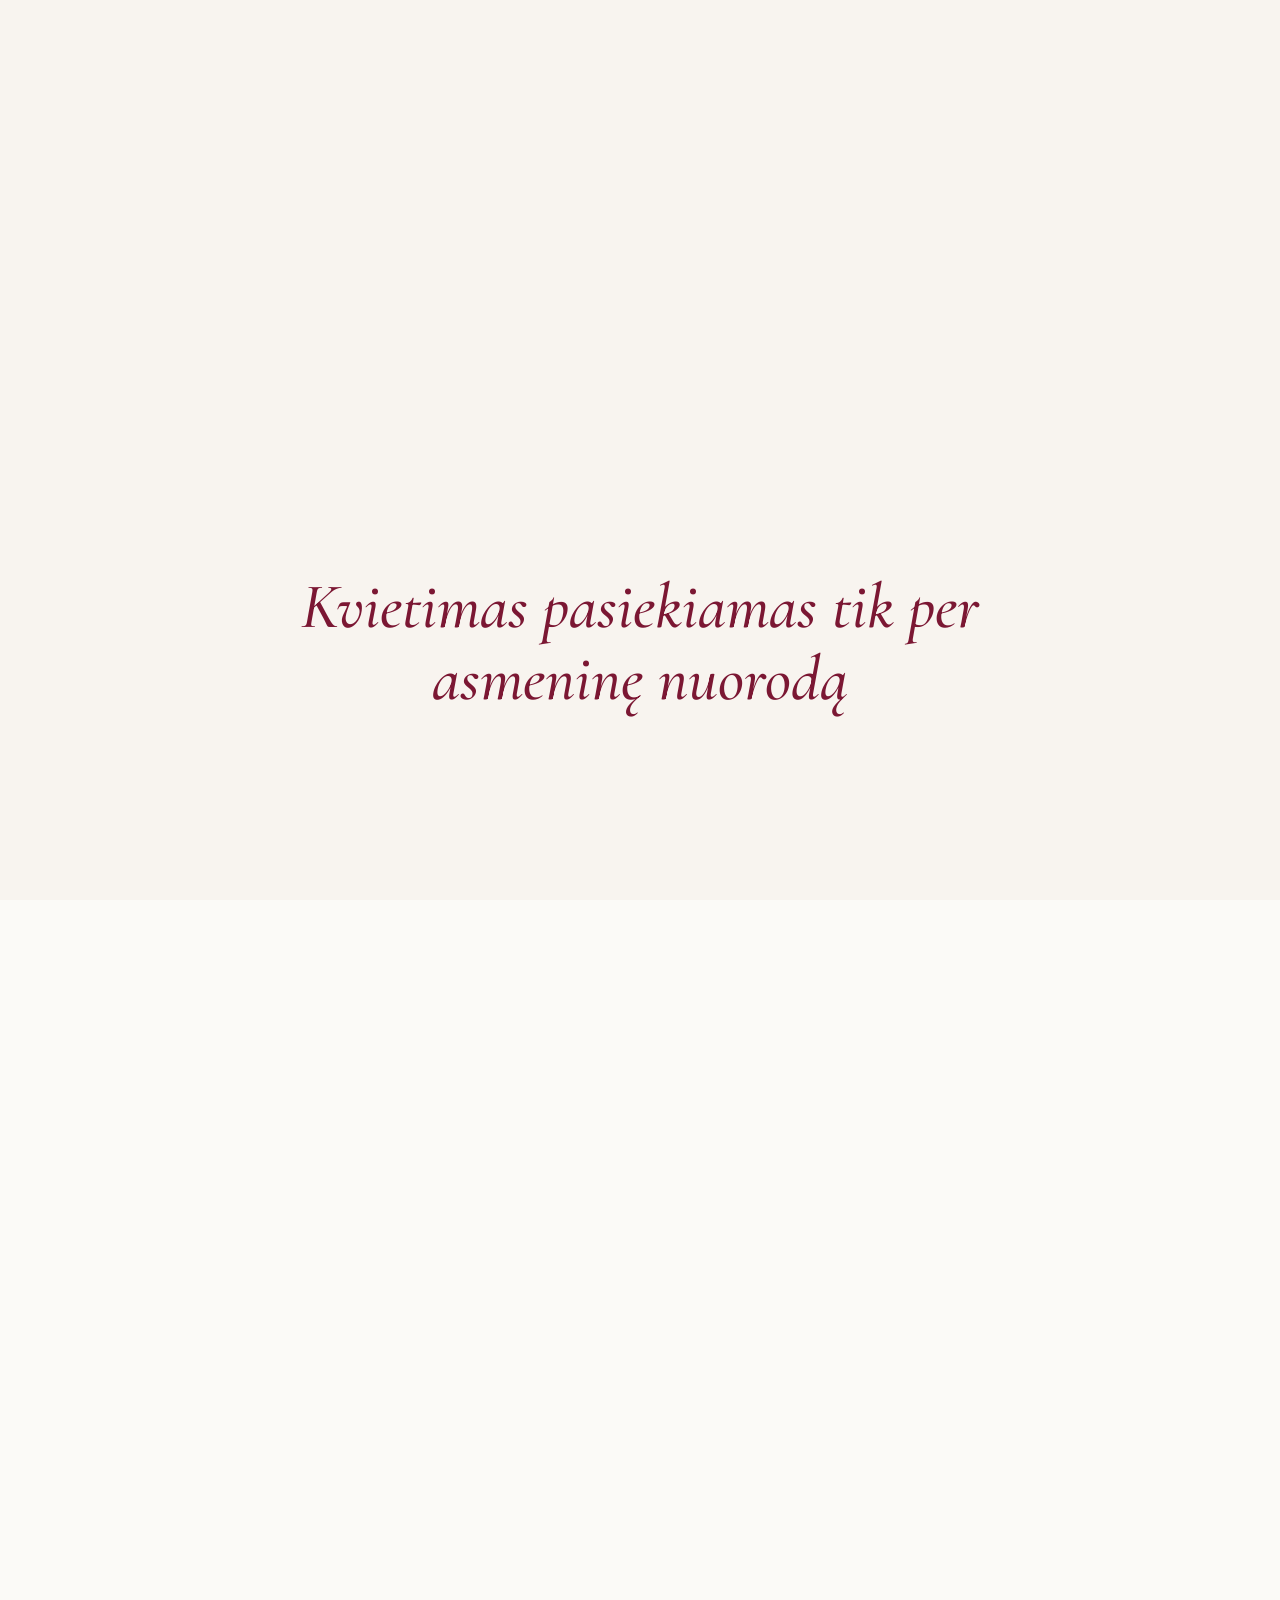
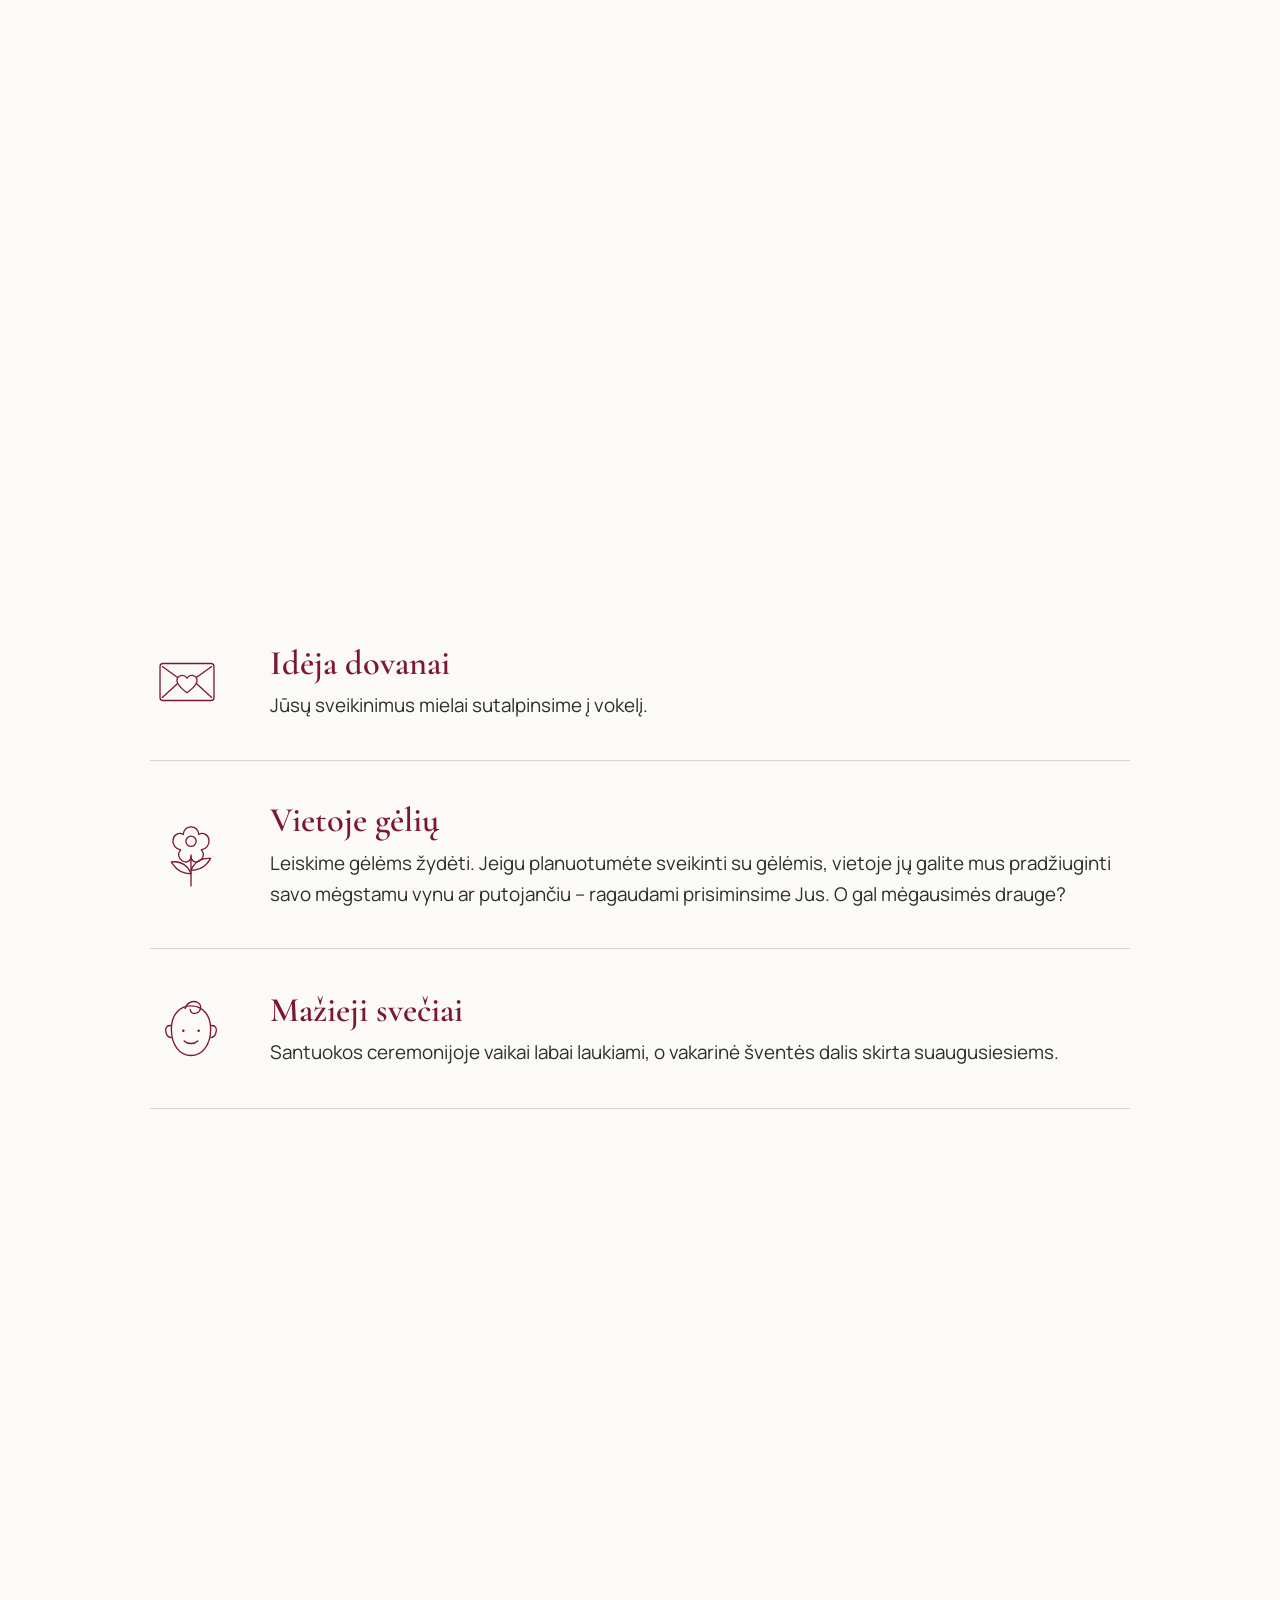
==== commit eb9b9b4e: "Add files via upload" ====
--- a/index.html
+++ b/index.html
@@ -12,7 +12,13 @@
 <link href="https://fonts.googleapis.com/css2?family=Cormorant+Garamond:ital,wght@0,400;0,500;0,600;1,500&amp;family=Italiana&amp;family=Manrope:wght@300;400;500;600&amp;family=Playfair+Display:ital,wght@0,500;1,500&amp;display=swap" rel="stylesheet"/>
 <link href="/styles.css" rel="stylesheet"/>
 </head>
-<body><div class="music-modal" hidden="" id="musicModal">
+<body><div class="invite-locked" hidden="" id="inviteLocked">
+<div class="invite-locked__card">
+<div class="invite-locked__monogram"></div>
+<h1>Kvietimas pasiekiamas tik per asmeninę nuorodą</h1>
+<p>Patikrinkite gautą nuorodą ir atidarykite ją dar kartą.</p>
+</div>
+</div><div class="music-modal" hidden="" id="musicModal">
 <div class="music-modal__backdrop"></div>
 <div aria-labelledby="musicModalTitle" aria-modal="true" class="music-modal__card" role="dialog">
 <div aria-hidden="true" class="music-modal__logo">
@@ -123,8 +129,8 @@
 <img alt="Vaiva ir Martynas" loading="lazy" src="assets/ceremony-photo-bw.jpeg"/>
 </div></section><section class="ceremony-only ceremony-ending reveal" hidden="">
 <div class="narrow">
-<h2>Jūsų buvimas – didžiausia dovana</h2>
-<p>Šią dieną labiausiai norime dalintis savo džiaugsmu su jumis. Jūsų buvimas kartu – pati didžiausia dovana.</p>
+<h2>JŪSŲ BUVIMAS – DIDŽIAUSIA DOVANA</h2>
+<p>Šią dieną labiausiai norime dalintis savo džiaugsmu su jumis. Būti kartu – tai, kas mums svarbiausia.</p>
 <section class="countdown-section ceremony-only ceremony-countdown" hidden="">
 <div class="wide center">
 <p class="kicker kicker--large">IKI ŠVENTĖS LIKO</p>
--- a/styles.css
+++ b/styles.css
@@ -2099,3 +2099,123 @@
     font-size:clamp(2rem,9vw,3rem) !important;
   }
 }
+
+
+/* ============================================================
+   GUDUKAI4LIFE V23 — protected root + /ceremonija
+   ============================================================ */
+
+.invite-locked{
+  position:fixed;
+  inset:0;
+  z-index:99999;
+  display:grid;
+  place-items:center;
+  padding:1.25rem;
+  background:var(--ivory,#f6f0e8);
+}
+
+.invite-locked[hidden]{
+  display:none !important;
+}
+
+.invite-locked__card{
+  width:min(680px,100%);
+  text-align:center;
+  padding:clamp(2rem,6vw,4.5rem);
+  border:1px solid rgba(95,24,46,.18);
+  background:rgba(255,255,255,.45);
+  backdrop-filter:blur(8px);
+}
+
+.invite-locked__monogram{
+  margin-bottom:1.25rem;
+  font-family:"Italiana",serif;
+  font-size:clamp(2.5rem,8vw,5rem);
+  color:var(--burgundy,#681b36);
+}
+
+.invite-locked__card h1{
+  margin:0 0 1rem;
+  font-family:"Cormorant Garamond","Times New Roman",serif;
+  font-style:italic;
+  font-weight:500;
+  font-size:clamp(2rem,5vw,3.6rem);
+  line-height:1.12;
+  color:var(--burgundy,#681b36);
+}
+
+.invite-locked__card p{
+  margin:0;
+  font-size:1rem;
+  line-height:1.6;
+}
+
+body.invite-locked-mode > *:not(#inviteLocked){
+  visibility:hidden !important;
+  pointer-events:none !important;
+}
+
+body.invite-locked-mode{
+  overflow:hidden !important;
+}
+
+
+body.ceremony-mode .ceremony-ending h2{
+  font-family:"Italiana",serif !important;
+  font-style:normal !important;
+  font-weight:400 !important;
+  text-transform:uppercase !important;
+  letter-spacing:.02em !important;
+  font-size:clamp(1.65rem,3.2vw,3rem) !important;
+  white-space:nowrap;
+}
+
+@media(max-width:760px){
+  body.ceremony-mode .ceremony-ending h2{
+    font-size:clamp(1.25rem,5.8vw,2rem) !important;
+    white-space:normal;
+    text-wrap:balance;
+  }
+}
+
+
+/* V23.1 locked landing refinement */
+.invite-locked{
+  background:#f8f4ef !important;
+}
+
+.invite-locked__card{
+  border:none !important;
+  background:transparent !important;
+  backdrop-filter:none !important;
+  box-shadow:none !important;
+  padding:0 !important;
+}
+
+.invite-locked__monogram{
+  font-family:"Italiana",serif !important;
+  font-size:clamp(4rem,9vw,7rem) !important;
+  font-weight:400 !important;
+  letter-spacing:0 !important;
+}
+
+.invite-locked__monogram::before{
+  content:"Vaiva & Martynas";
+}
+
+.invite-locked__monogram{
+  color:transparent !important;
+}
+
+.invite-locked__card h1{
+  margin-top:2rem !important;
+  font-family:"Cormorant Garamond",serif !important;
+  font-style:italic !important;
+  font-weight:500 !important;
+  font-size:clamp(2.4rem,5vw,4.2rem) !important;
+}
+
+.invite-locked__card p{
+  display:none !important;
+}
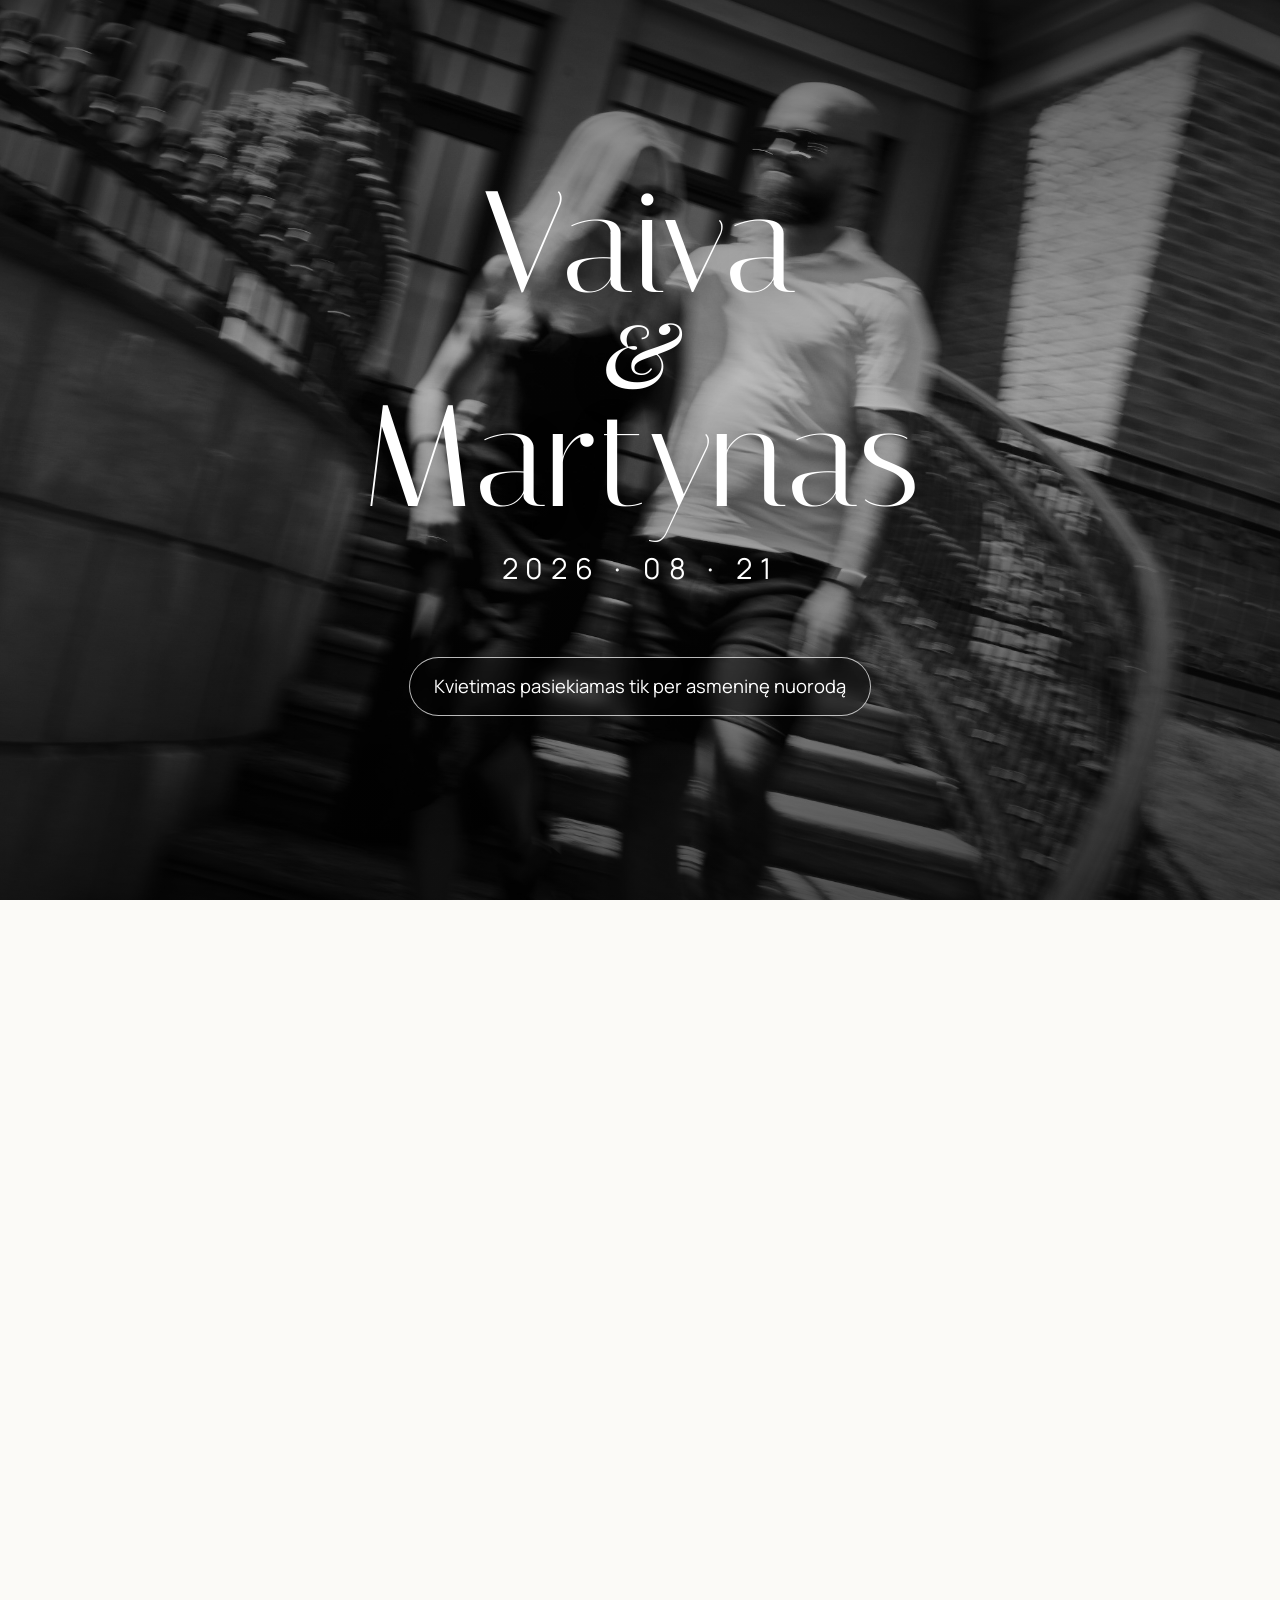
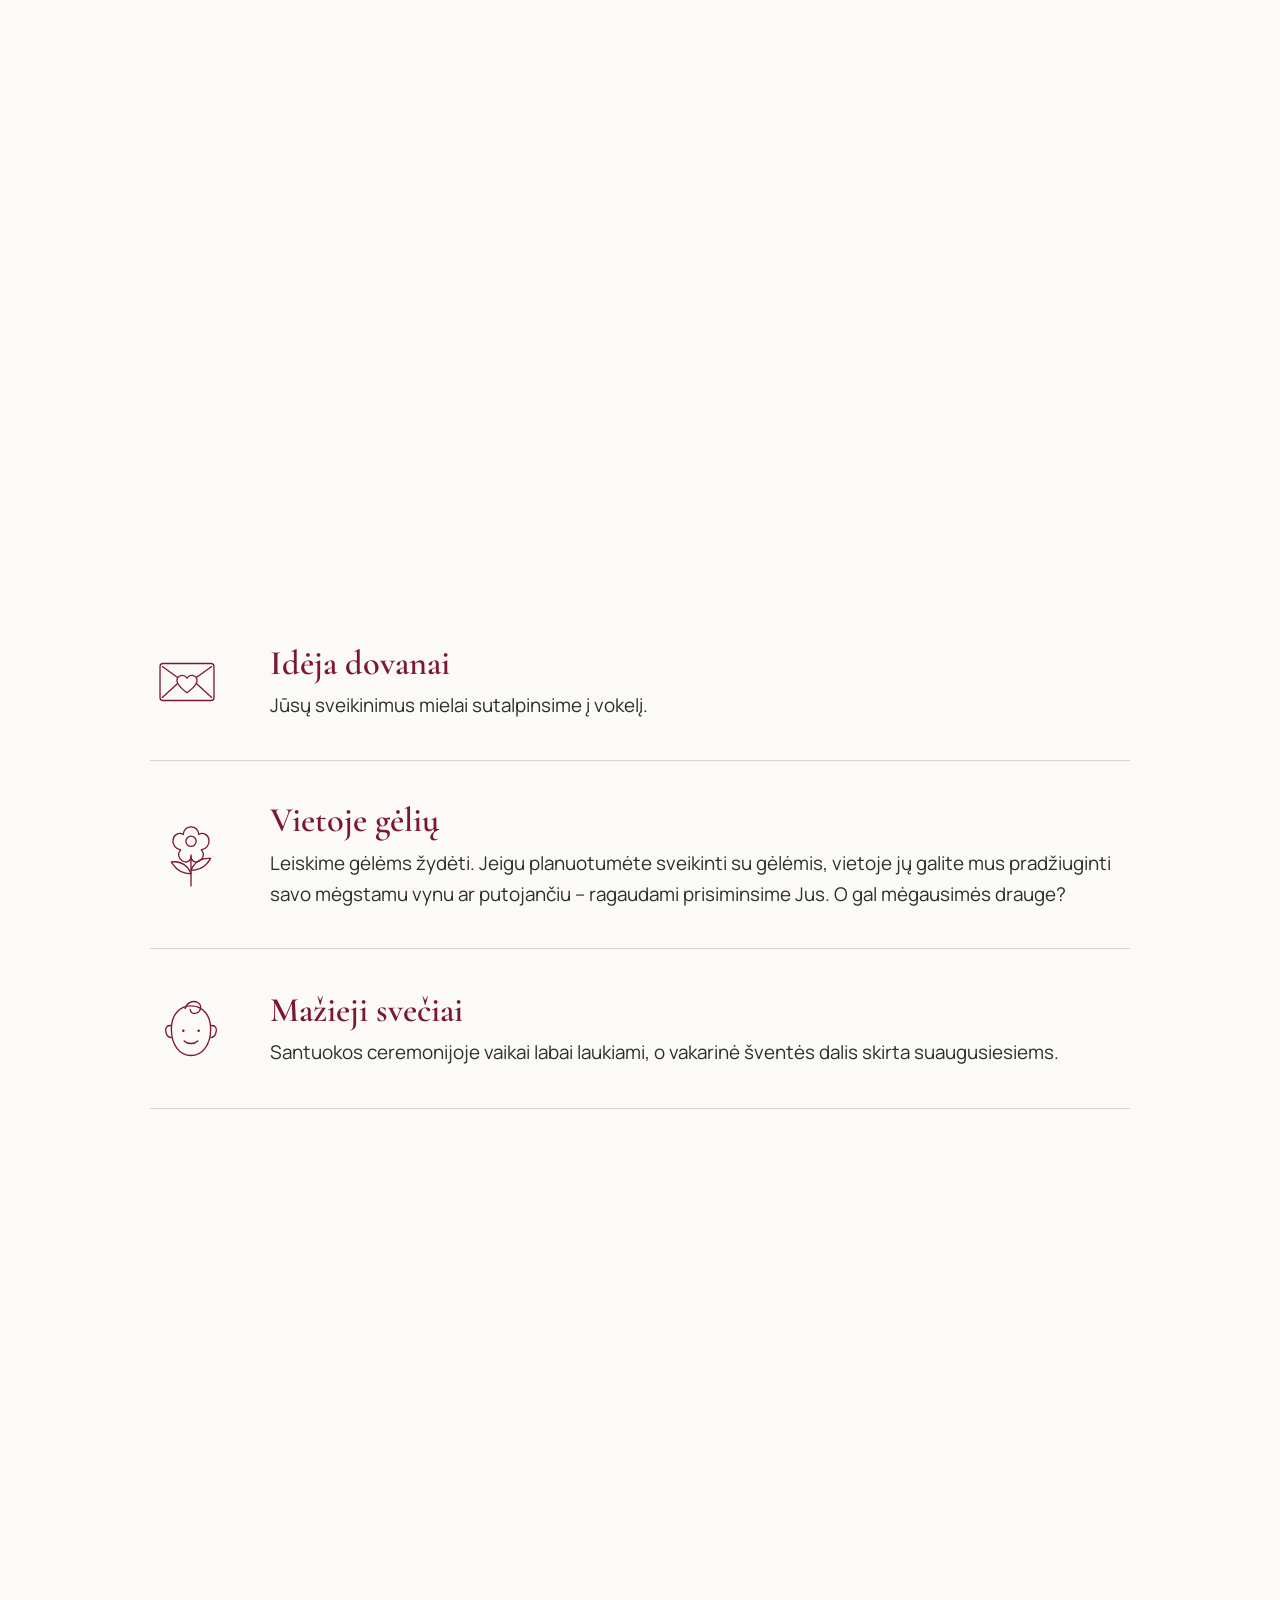
==== commit e861e059: "Add files via upload" ====
--- a/index.html
+++ b/index.html
@@ -12,13 +12,14 @@
 <link href="https://fonts.googleapis.com/css2?family=Cormorant+Garamond:ital,wght@0,400;0,500;0,600;1,500&amp;family=Italiana&amp;family=Manrope:wght@300;400;500;600&amp;family=Playfair+Display:ital,wght@0,500;1,500&amp;display=swap" rel="stylesheet"/>
 <link href="/styles.css" rel="stylesheet"/>
 </head>
-<body><div class="invite-locked" hidden="" id="inviteLocked">
-<div class="invite-locked__card">
-<div class="invite-locked__monogram"></div>
-<h1>Kvietimas pasiekiamas tik per asmeninę nuorodą</h1>
-<p>Patikrinkite gautą nuorodą ir atidarykite ją dar kartą.</p>
-</div>
-</div><div class="music-modal" hidden="" id="musicModal">
+<body><div class="invite-locked" hidden="" id="inviteLocked"><header class="hero invite-locked__hero">
+<div class="hero__veil"></div>
+<div class="hero__content">
+<h1><span>Vaiva</span><em>&amp;</em><span>Martynas</span></h1>
+<p class="hero__date">2026 · 08 · 21</p>
+<div class="invite-locked__message">Kvietimas pasiekiamas tik per asmeninę nuorodą</div>
+</div>
+</header></div><div class="music-modal" hidden="" id="musicModal">
 <div class="music-modal__backdrop"></div>
 <div aria-labelledby="musicModalTitle" aria-modal="true" class="music-modal__card" role="dialog">
 <div aria-hidden="true" class="music-modal__logo">
@@ -130,7 +131,7 @@
 </div></section><section class="ceremony-only ceremony-ending reveal" hidden="">
 <div class="narrow">
 <h2>JŪSŲ BUVIMAS – DIDŽIAUSIA DOVANA</h2>
-<p>Šią dieną labiausiai norime dalintis savo džiaugsmu su jumis. Būti kartu – tai, kas mums svarbiausia.</p>
+<p><span class="ceremony-ending__line">Šią dieną labiausiai norime dalintis savo džiaugsmu su jumis.</span><span class="ceremony-ending__line">Būti kartu – tai, kas mums svarbiausia.</span></p>
 <section class="countdown-section ceremony-only ceremony-countdown" hidden="">
 <div class="wide center">
 <p class="kicker kicker--large">IKI ŠVENTĖS LIKO</p>
--- a/styles.css
+++ b/styles.css
@@ -2219,3 +2219,87 @@
 .invite-locked__card p{
   display:none !important;
 }
+
+
+/* ============================================================
+   GUDUKAI4LIFE V23.2 — hero landing + ceremony typography fix
+   ============================================================ */
+
+/* Root landing uses the real hero section, not an error-style card. */
+.invite-locked{
+  position:fixed;
+  inset:0;
+  z-index:99999;
+  display:block !important;
+  padding:0 !important;
+  background:#000 !important;
+}
+
+.invite-locked[hidden]{
+  display:none !important;
+}
+
+.invite-locked__hero{
+  min-height:100vh !important;
+  height:100vh !important;
+}
+
+.invite-locked__hero #openInvitation{
+  display:none !important;
+}
+
+.invite-locked__message{
+  display:inline-flex;
+  align-items:center;
+  justify-content:center;
+  max-width:min(90vw,560px);
+  margin-top:1.8rem;
+  padding:1rem 1.5rem;
+  border:1px solid rgba(255,255,255,.72);
+  border-radius:999px;
+  color:#fff;
+  font-size:clamp(.95rem,1.5vw,1.15rem);
+  line-height:1.35;
+  text-align:center;
+  background:rgba(0,0,0,.22);
+  backdrop-filter:blur(8px);
+}
+
+/* Ceremony ending heading matches CEREMONIJA exactly. */
+body.ceremony-mode .ceremony-ending h2{
+  font-family:"Italiana",serif !important;
+  font-style:normal !important;
+  font-weight:400 !important;
+  text-transform:uppercase !important;
+  letter-spacing:.08em !important;
+  font-size:clamp(1.75rem,3vw,3rem) !important;
+  line-height:1.2 !important;
+  white-space:nowrap !important;
+}
+
+/* Force the supporting message into two intentional lines. */
+body.ceremony-mode .ceremony-ending p{
+  max-width:980px !important;
+}
+
+body.ceremony-mode .ceremony-ending__line{
+  display:block;
+}
+
+body.ceremony-mode .ceremony-ending__line + .ceremony-ending__line{
+  margin-top:.35rem;
+}
+
+@media(max-width:760px){
+  .invite-locked__message{
+    max-width:84vw;
+    padding:.9rem 1.2rem;
+    font-size:.92rem;
+  }
+
+  body.ceremony-mode .ceremony-ending h2{
+    font-size:clamp(1.15rem,5.2vw,1.8rem) !important;
+    white-space:normal !important;
+    text-wrap:balance;
+  }
+}
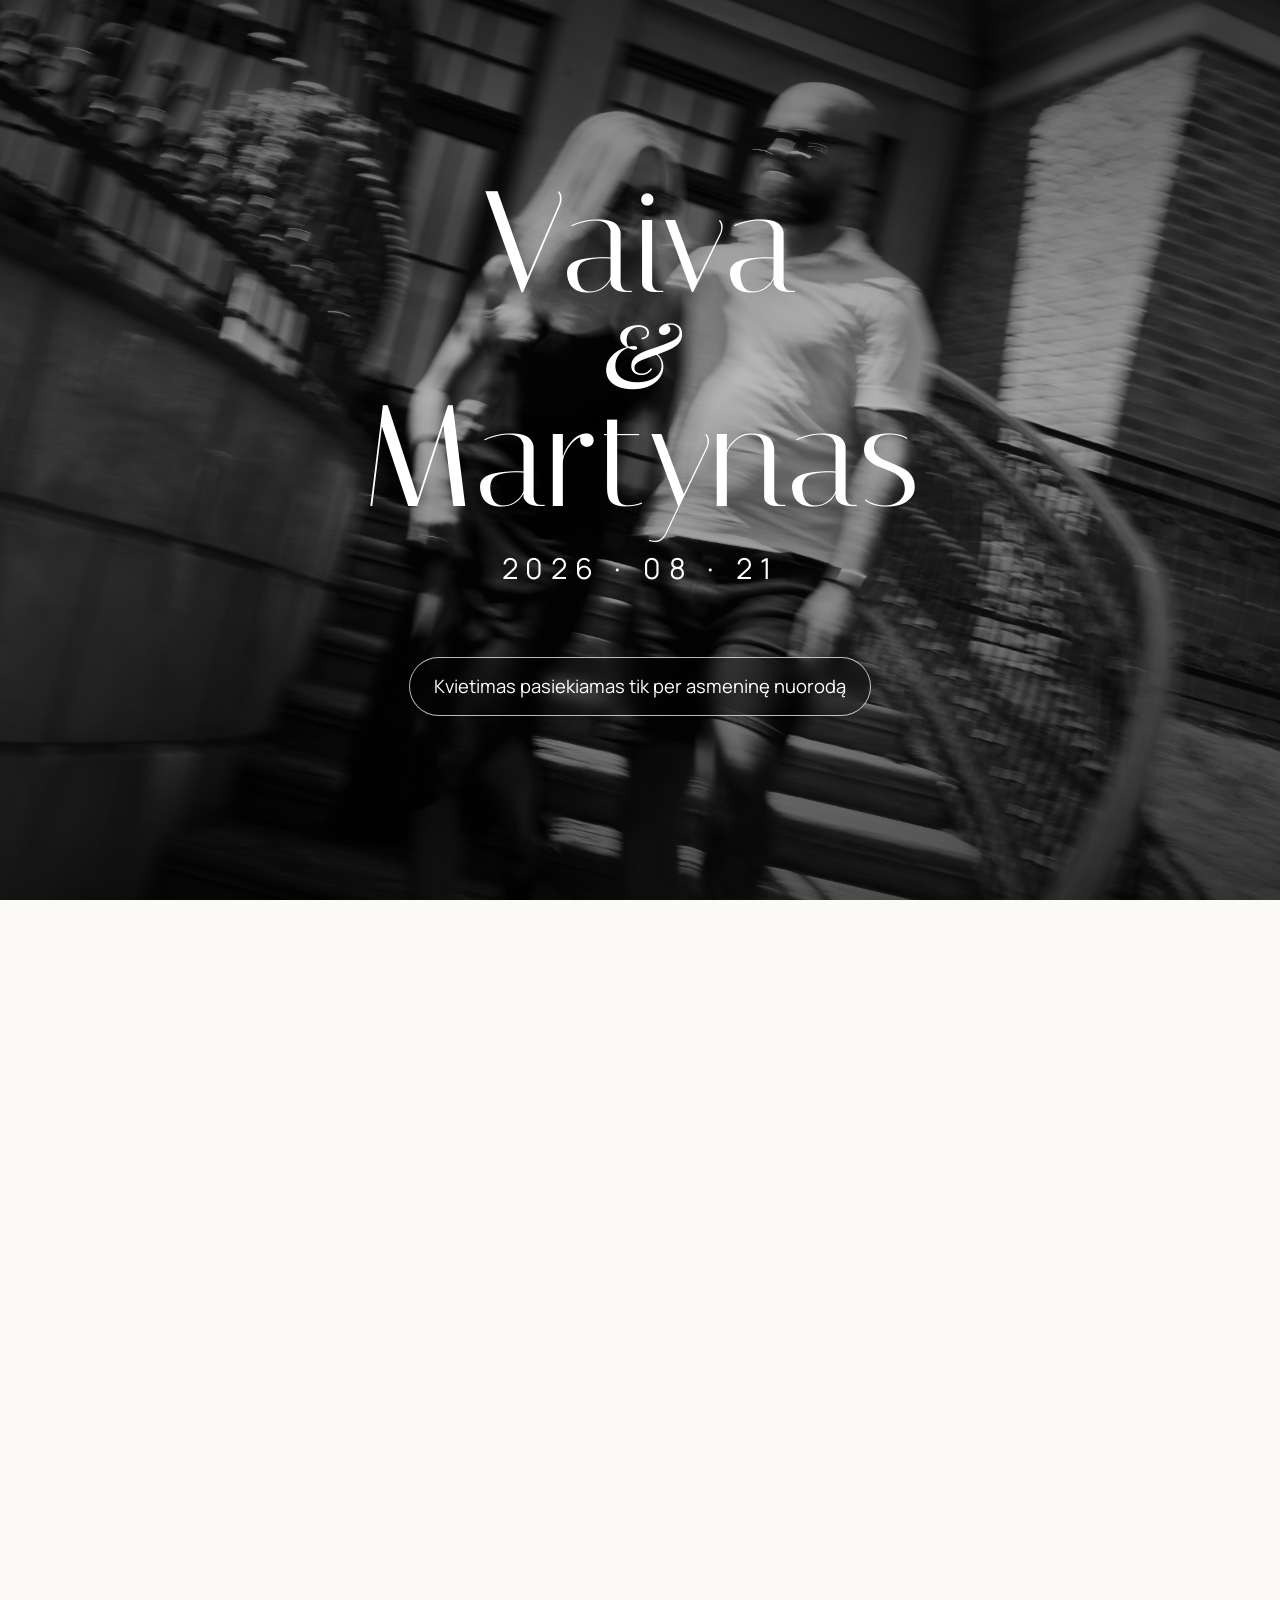
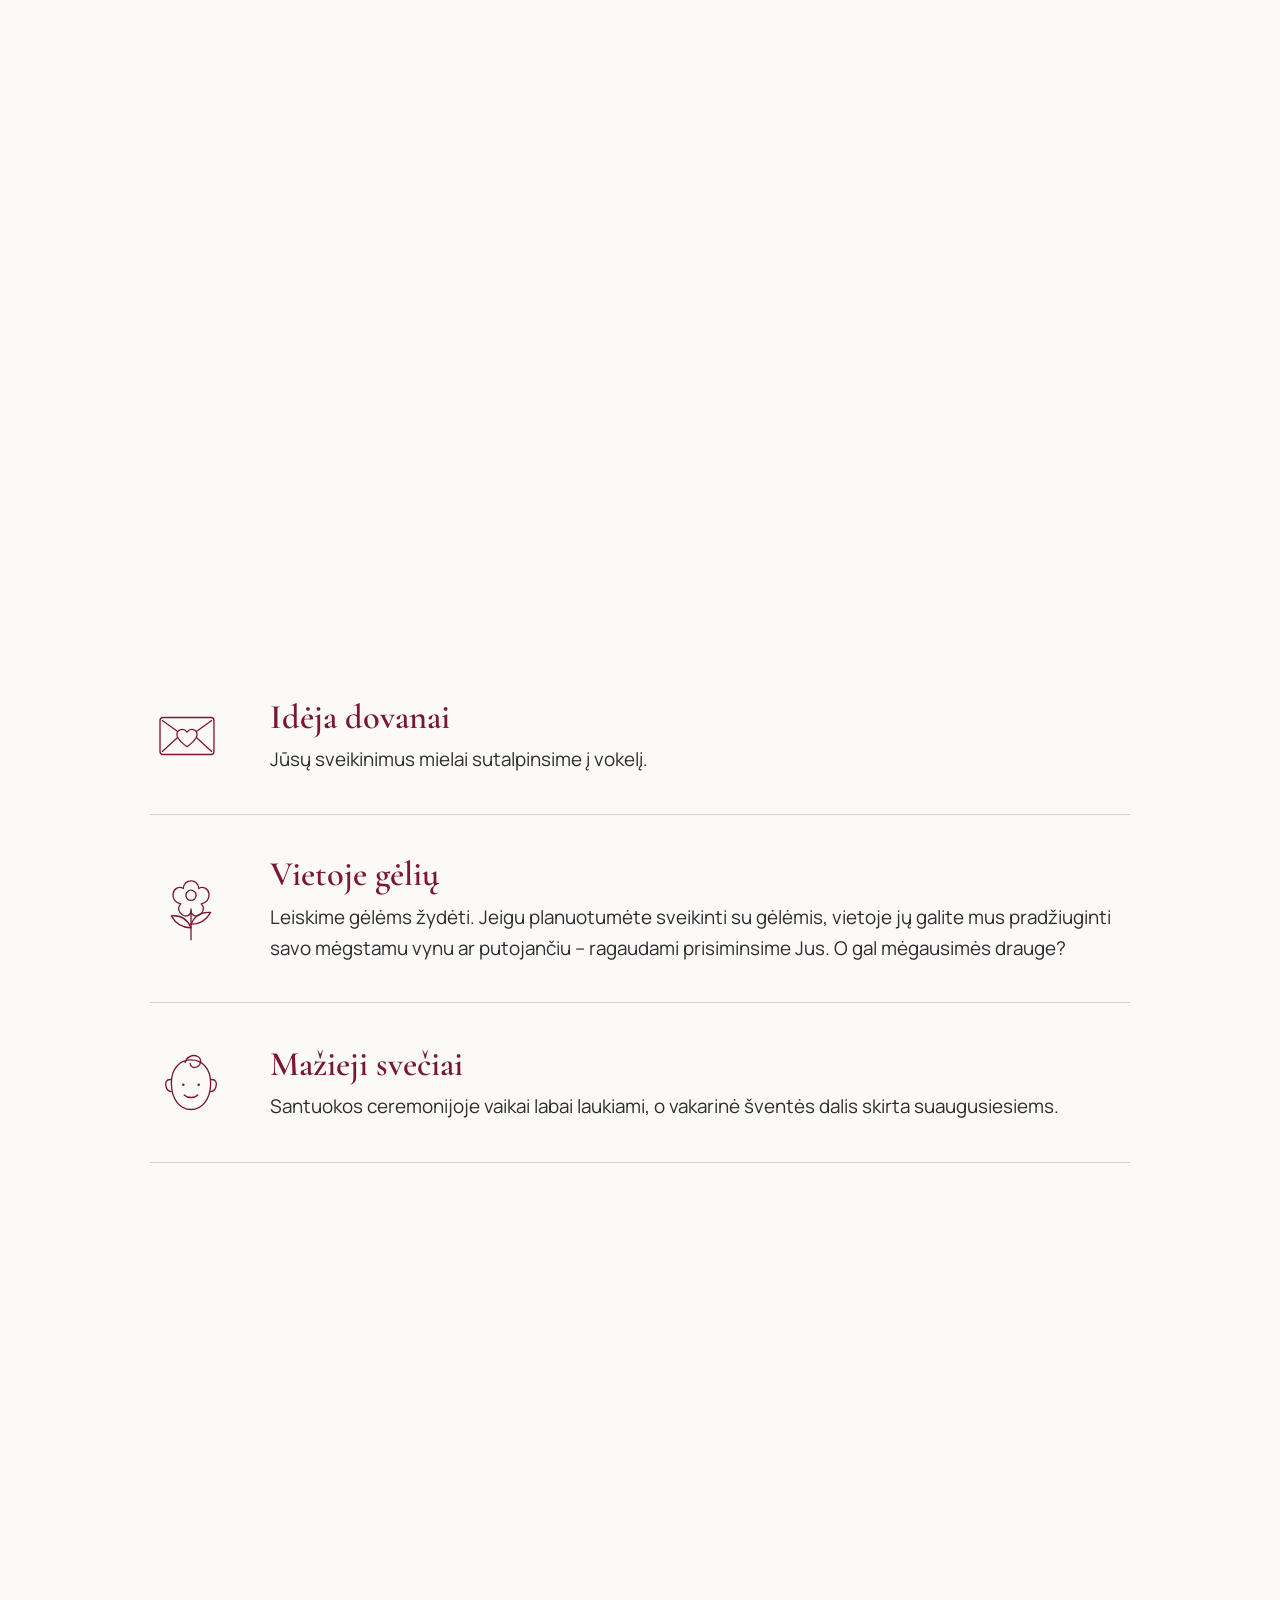
==== commit fb027c0e: "Add files via upload" ====
--- a/index.html
+++ b/index.html
@@ -61,23 +61,12 @@
 <p>Iki šios dienos mus atvedė daugybė netikėtų sutapimų, sutiktų žmonių ir bendrų akimirkų. Jei šį kvietimą gavote jūs, vadinasi, tapote mūsų istorijos dalimi <span class="no-break-smiley">:)</span></p>
 <p>Todėl norime pakviesti jus į mūsų vestuvių ceremoniją, kur ištarsime svarbiausią savo gyvenimo „taip“. Jeigu norėtumėte būti kartu ir paliudyti naują mūsų istorijos etapą, labai lauksime jūsų.</p>
 </div></section>
-<section class="countdown-section reveal">
-<div class="wide center">
-<p class="kicker kicker--large">IKI ŠVENTĖS LIKO</p>
-<div class="countdown" id="countdown">
-<div><strong id="days">0</strong><span>dienų</span></div>
-<div><strong id="hours">0</strong><span>valandų</span></div>
-<div><strong id="minutes">0</strong><span>minučių</span></div>
-<div><strong id="seconds">0</strong><span>sekundžių</span></div>
-</div>
-<p class="wedding-day" hidden="" id="weddingDayMessage">Šiandien ta diena. Laukiame Jūsų. ♥</p>
-</div>
-</section>
+
 <section class="venues reveal">
 <div class="wide">
-<div class="section-heading">
+<div class="section-heading"><div class="event-date event-date--full">2026 • 08 • 21</div>
 <div class="ornament"><span></span><b>♥</b><span></span></div>
-<h2>KUR IR KADA</h2>
+<h2>ŠVENTĖS EIGA</h2>
 </div>
 <div class="venue-layout">
 <article class="venue">
@@ -123,9 +112,20 @@
 </article>
 </div>
 </div>
+</section><section class="countdown-section reveal">
+<div class="wide center">
+<p class="kicker kicker--large">IKI ŠVENTĖS LIKO</p>
+<div class="countdown" id="countdown">
+<div><strong id="days">0</strong><span>dienų</span></div>
+<div><strong id="hours">0</strong><span>valandų</span></div>
+<div><strong id="minutes">0</strong><span>minučių</span></div>
+<div><strong id="seconds">0</strong><span>sekundžių</span></div>
+</div>
+<p class="wedding-day" hidden="" id="weddingDayMessage">Šiandien ta diena. Laukiame Jūsų. ♥</p>
+</div>
 </section>
 <section class="editorial-photo reveal">
-<img alt="Vaiva ir Martynas" src="/assets/couple-color.jpg"/>
+<img alt="Vaiva ir Martynas" src="/assets/ceremony-photo-bw.jpeg"/>
 <div class="ceremony-only ceremony-photo" hidden="">
 <img alt="Vaiva ir Martynas" loading="lazy" src="assets/ceremony-photo-bw.jpeg"/>
 </div></section><section class="ceremony-only ceremony-ending reveal" hidden="">
--- a/styles.css
+++ b/styles.css
@@ -2303,3 +2303,354 @@
     text-wrap:balance;
   }
 }
+
+
+/* ============================================================
+   GUDUKAI4LIFE V24 — Lithuanian heading + true full-width root hero
+   ============================================================ */
+
+/* Exact full viewport root landing on desktop and mobile. */
+.invite-locked{
+  width:100vw !important;
+  max-width:none !important;
+  margin:0 !important;
+  overflow:hidden !important;
+}
+
+.invite-locked__hero{
+  position:fixed !important;
+  inset:0 !important;
+  width:100vw !important;
+  max-width:none !important;
+  min-width:100vw !important;
+  height:100vh !important;
+  min-height:100svh !important;
+  margin:0 !important;
+  background-size:cover !important;
+  background-repeat:no-repeat !important;
+  background-position:center 26% !important;
+}
+
+/* Remove any inherited page/container sizing from the cloned hero. */
+.invite-locked__hero,
+.invite-locked__hero .hero__content{
+  box-sizing:border-box !important;
+}
+
+.invite-locked__hero .hero__content{
+  width:100% !important;
+  max-width:1000px !important;
+  margin-inline:auto !important;
+}
+
+/*
+  Italiana does not contain all Lithuanian glyphs, which caused Ū/Ž
+  to fall back to a visibly different font. Playfair Display supports
+  the complete Lithuanian alphabet while retaining a thin, elegant look.
+*/
+body.ceremony-mode .ceremony-ending h2{
+  font-family:"Playfair Display","Times New Roman",serif !important;
+  font-style:normal !important;
+  font-weight:400 !important;
+  text-transform:uppercase !important;
+  letter-spacing:.075em !important;
+  font-size:clamp(1.65rem,2.85vw,2.9rem) !important;
+  line-height:1.2 !important;
+  white-space:nowrap !important;
+  font-variant-ligatures:none;
+}
+
+/* Keep the supporting copy in two deliberate lines. */
+body.ceremony-mode .ceremony-ending__line{
+  display:block !important;
+}
+
+@media(max-width:760px){
+  .invite-locked__hero{
+    width:100vw !important;
+    min-width:100vw !important;
+    background-position:58% 24% !important;
+  }
+
+  body.ceremony-mode .ceremony-ending h2{
+    font-size:clamp(1.15rem,5vw,1.75rem) !important;
+    white-space:normal !important;
+    text-wrap:balance;
+  }
+}
+
+/* V24.1 spacing polish */
+body.ceremony-mode .intro-section{
+  margin-bottom:1.2rem !important;
+}
+body.ceremony-mode .timeline-section,
+body.ceremony-mode .where-when-section{
+  margin-top:0 !important;
+}
+@media (max-width:768px){
+  body.ceremony-mode .intro-section{
+    margin-bottom:.6rem !important;
+  }
+  body.ceremony-mode .ceremony-photo{
+    position:relative;
+    margin-bottom:.25rem !important;
+  }
+  body.ceremony-mode .ceremony-photo::after{
+    content:"";
+    position:absolute;
+    left:0;right:0;bottom:0;
+    height:120px;
+    background:linear-gradient(to bottom, rgba(248,244,239,0) 0%, #f8f4ef 100%);
+    pointer-events:none;
+  }
+  body.ceremony-mode .ceremony-ending{
+    margin-top:.25rem !important;
+    padding-top:0 !important;
+  }
+}
+
+
+/* ============================================================
+   GUDUKAI4LIFE V24.3 — ceremony spacing + personalized heading
+   ============================================================ */
+
+/*
+  The generic section padding was still creating most of the empty space.
+  In ceremony mode, control the opening and venue sections directly.
+*/
+body.ceremony-mode .opening{
+  padding-top:clamp(3rem,5vw,4.5rem) !important;
+  padding-bottom:1rem !important;
+}
+
+body.ceremony-mode .venues{
+  padding-top:0 !important;
+  margin-top:0 !important;
+}
+
+/* Remove extra vertical room inside the ceremony intro itself. */
+body.ceremony-mode .ceremony-intro{
+  margin-bottom:0 !important;
+  padding-bottom:0 !important;
+}
+
+body.ceremony-mode .ceremony-intro p:last-child{
+  margin-bottom:0 !important;
+}
+
+/* Pull the "KUR IR KADA" heading directly after the intro. */
+body.ceremony-mode .venues .section-heading{
+  margin-top:0 !important;
+  margin-bottom:2.25rem !important;
+  padding-top:1.5rem !important;
+}
+
+/*
+  After the B/W photo, the section itself had large inherited padding.
+  Keep the fade, but bring the ending content much closer.
+*/
+body.ceremony-mode .ceremony-ending{
+  margin-top:0 !important;
+  padding-top:1rem !important;
+}
+
+@media(max-width:760px){
+  body.ceremony-mode .opening{
+    padding-top:2.4rem !important;
+    padding-bottom:.35rem !important;
+  }
+
+  body.ceremony-mode .venues{
+    padding-top:0 !important;
+    margin-top:0 !important;
+  }
+
+  body.ceremony-mode .venues .section-heading{
+    padding-top:.75rem !important;
+    margin-top:0 !important;
+    margin-bottom:1.75rem !important;
+  }
+
+  /*
+    The mobile photo is tall; its fade stays untouched.
+    Remove only the blank section gap below it.
+  */
+  body.ceremony-mode .ceremony-ending{
+    margin-top:-1px !important;
+    padding-top:.35rem !important;
+  }
+
+  body.ceremony-mode .ceremony-ending > .narrow{
+    padding-top:0 !important;
+  }
+
+  body.ceremony-mode .ceremony-ending h2{
+    margin-top:0 !important;
+  }
+}
+
+
+/* ===========================
+   V24.4 – Final mobile spacing
+   =========================== */
+@media (max-width:760px){
+
+  body.ceremony-mode .ceremony-ending{
+    min-height:auto !important;
+    height:auto !important;
+    padding-top:0 !important;
+    margin-top:0 !important;
+    display:flex;
+    align-items:flex-start !important;
+    justify-content:flex-start !important;
+  }
+
+  body.ceremony-mode .ceremony-ending > *,
+  body.ceremony-mode .ceremony-ending .container,
+  body.ceremony-mode .ceremony-ending .content,
+  body.ceremony-mode .ceremony-ending .inner,
+  body.ceremony-mode .ceremony-ending .narrow{
+    margin-top:0 !important;
+    padding-top:0 !important;
+  }
+
+  body.ceremony-mode .ceremony-ending h2{
+    margin-top:0 !important;
+  }
+}
+
+
+/* ============================================================
+   GUDUKAI4LIFE V24.5 — remove final mobile gap after B/W photo
+   ============================================================ */
+@media(max-width:760px){
+
+  /* Make the ceremony-only photo section follow the actual image height,
+     instead of inheriting the tall 4/5 editorial-photo aspect ratio. */
+  body.ceremony-mode .editorial-photo{
+    aspect-ratio:auto !important;
+    height:auto !important;
+    min-height:0 !important;
+    overflow:visible !important;
+  }
+
+  body.ceremony-mode .ceremony-photo{
+    position:relative !important;
+    display:block !important;
+    height:auto !important;
+    min-height:0 !important;
+  }
+
+  body.ceremony-mode .ceremony-photo img{
+    display:block !important;
+    width:100% !important;
+    height:auto !important;
+    max-height:none !important;
+    object-fit:contain !important;
+  }
+
+  /* Recreate the fade on the actual ceremony photo wrapper. */
+  body.ceremony-mode .ceremony-photo::after{
+    content:"";
+    position:absolute;
+    left:0;
+    right:0;
+    bottom:0;
+    height:18%;
+    background:linear-gradient(to bottom,rgba(251,250,247,0),var(--ivory));
+    pointer-events:none;
+  }
+
+  /* Disable the inherited fade pseudo-element on the outer editorial section. */
+  body.ceremony-mode .editorial-photo::after{
+    display:none !important;
+  }
+
+  /* Bring the ending directly under the photo fade. */
+  body.ceremony-mode .ceremony-ending{
+    margin-top:-1px !important;
+    padding-top:.25rem !important;
+  }
+}
+
+
+/* ============================================================
+   GUDUKAI4LIFE V24.6 — final photo + balanced spacing
+   ============================================================ */
+
+/* Full/personalized invitation now uses the same B/W second photo. */
+body:not(.ceremony-mode) .editorial-photo > img{
+  filter:grayscale(100%) contrast(.98) !important;
+}
+
+/* Balanced breathing room after the second photo on desktop. */
+body.ceremony-mode .ceremony-ending{
+  padding-top:32px !important;
+}
+
+body.ceremony-mode .ceremony-ending p{
+  margin-bottom:48px !important;
+}
+
+/* Keep countdown spacing controlled and consistent. */
+body.ceremony-mode .ceremony-countdown{
+  margin-top:0 !important;
+}
+
+/* Same balanced rhythm on mobile, slightly tighter. */
+@media(max-width:760px){
+  body.ceremony-mode .ceremony-ending{
+    padding-top:28px !important;
+  }
+
+  body.ceremony-mode .ceremony-ending p{
+    margin-bottom:40px !important;
+  }
+
+  body.ceremony-mode .ceremony-countdown{
+    margin-top:0 !important;
+  }
+}
+
+
+/* ============================================================
+   GUDUKAI4LIFE V24.9 — date placement + countdown move
+   ============================================================ */
+
+.event-date{
+  color:var(--burgundy);
+  font-size:clamp(1rem,1.8vw,1.35rem);
+  font-weight:500;
+  letter-spacing:.34em;
+  line-height:1.2;
+  text-align:center;
+  text-transform:uppercase;
+}
+
+.event-date--full{
+  margin-bottom:1.75rem;
+}
+
+.event-date--ceremony{
+  margin-top:1.25rem;
+}
+
+/* Full invite countdown now sits directly after ŠVENTĖS EIGA. */
+body:not(.ceremony-mode) .venues + .countdown-section{
+  margin-top:0 !important;
+}
+
+@media(max-width:760px){
+  .event-date{
+    font-size:.95rem;
+    letter-spacing:.26em;
+  }
+
+  .event-date--full{
+    margin-bottom:1.25rem;
+  }
+
+  .event-date--ceremony{
+    margin-top:.9rem;
+  }
+}
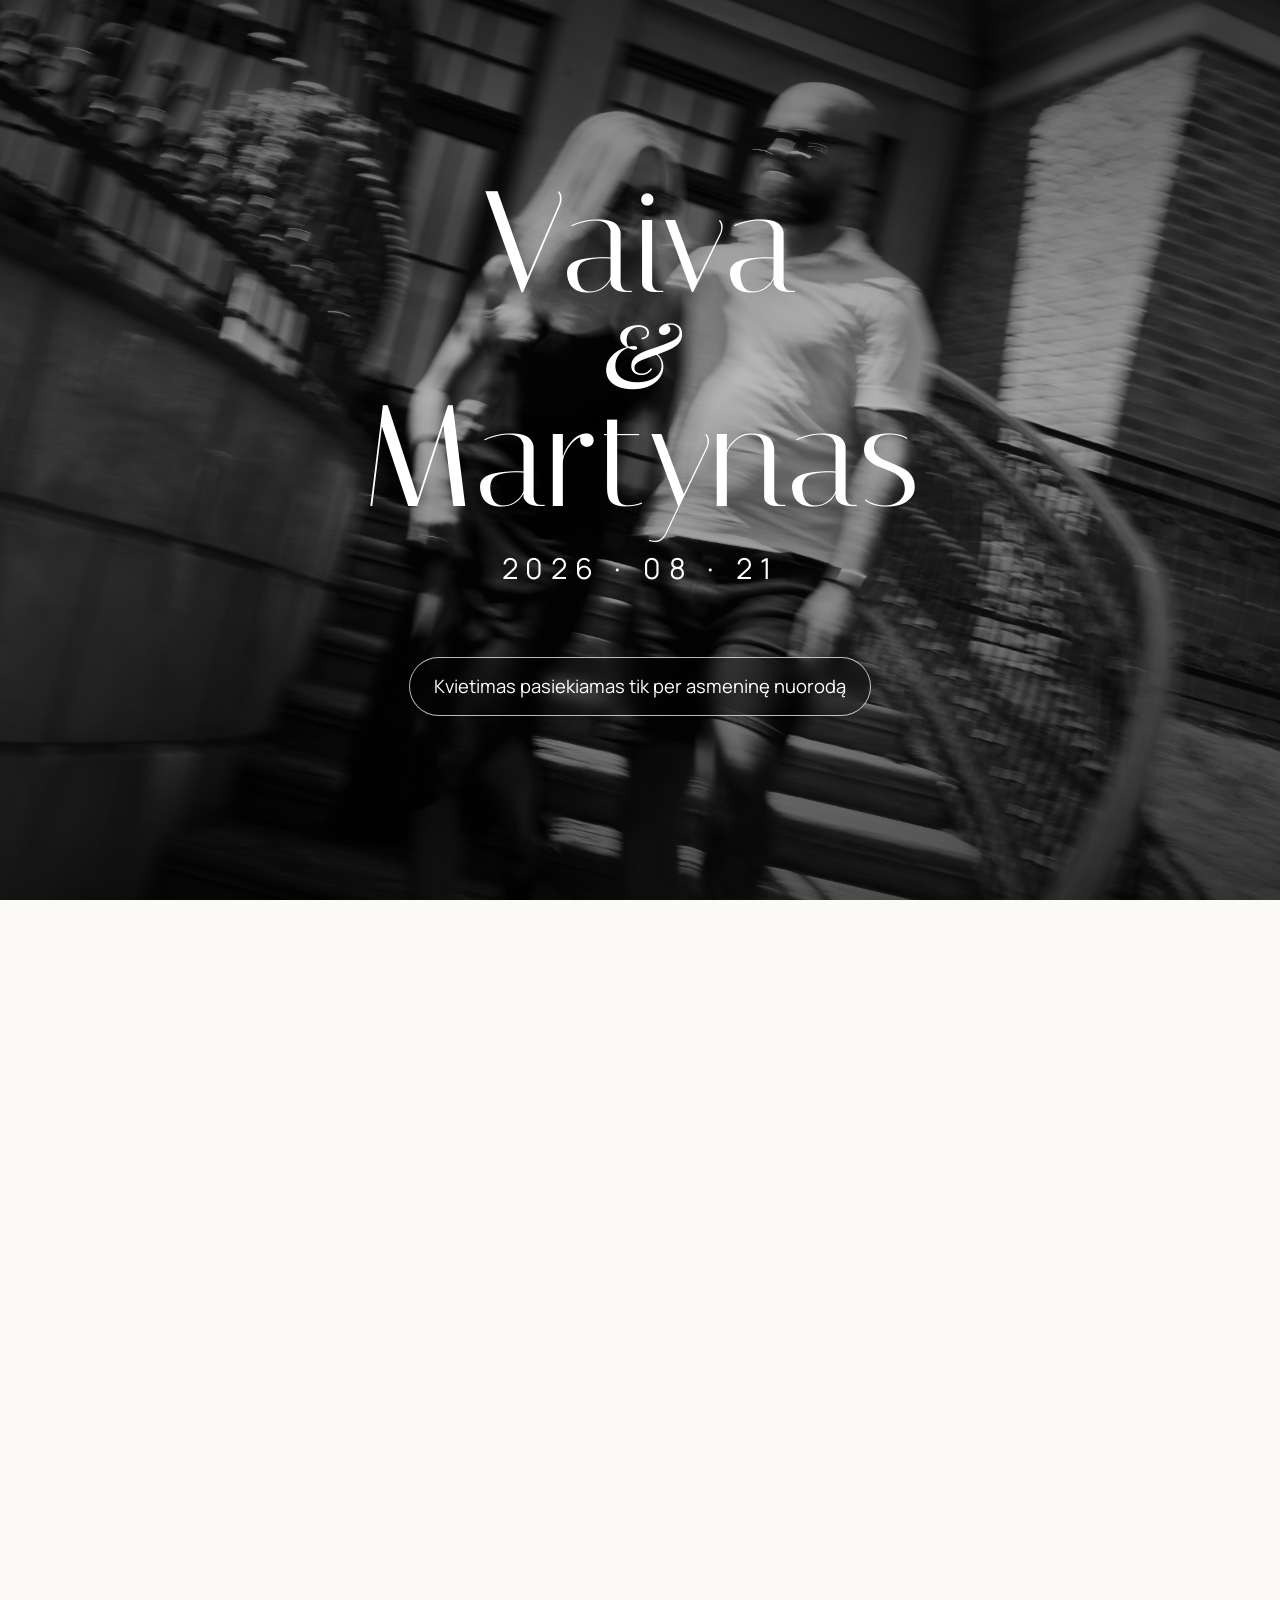
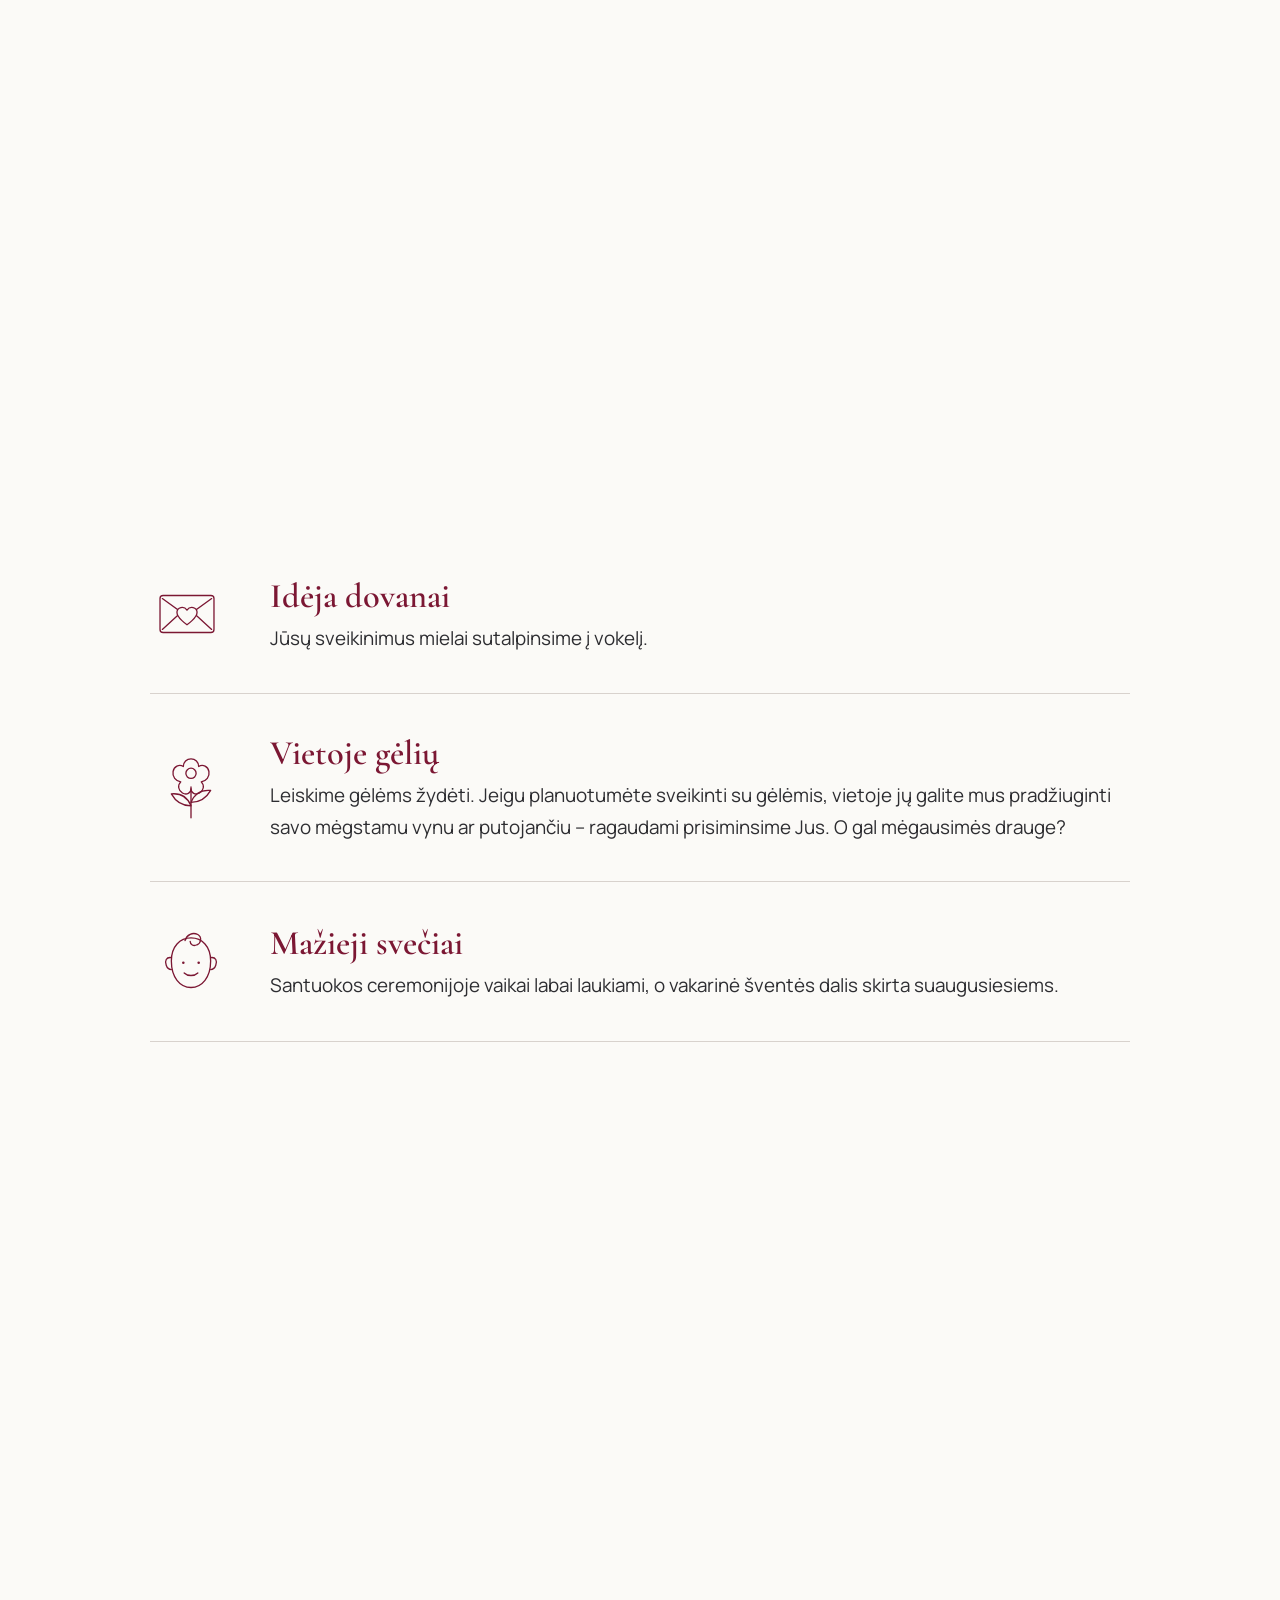
==== commit fc9551ca: "Add files via upload" ====
--- a/index.html
+++ b/index.html
@@ -61,7 +61,6 @@
 <p>Iki šios dienos mus atvedė daugybė netikėtų sutapimų, sutiktų žmonių ir bendrų akimirkų. Jei šį kvietimą gavote jūs, vadinasi, tapote mūsų istorijos dalimi <span class="no-break-smiley">:)</span></p>
 <p>Todėl norime pakviesti jus į mūsų vestuvių ceremoniją, kur ištarsime svarbiausią savo gyvenimo „taip“. Jeigu norėtumėte būti kartu ir paliudyti naują mūsų istorijos etapą, labai lauksime jūsų.</p>
 </div></section>
-
 <section class="venues reveal">
 <div class="wide">
 <div class="section-heading"><div class="event-date event-date--full">2026 • 08 • 21</div>
--- a/styles.css
+++ b/styles.css
@@ -2654,3 +2654,61 @@
     margin-top:.9rem;
   }
 }
+
+
+/* ============================================================
+   GUDUKAI4LIFE V25.0 — larger dates + tighter full-invite gap
+   ============================================================ */
+
+.event-date{
+  color:var(--burgundy) !important;
+  font-size:clamp(1.55rem,2.8vw,2.2rem) !important;
+  font-weight:600 !important;
+  letter-spacing:.42em !important;
+  line-height:1.2 !important;
+  text-align:center !important;
+  text-transform:uppercase !important;
+}
+
+/* Full personalized invite: reduce the large gap before the date. */
+body:not(.ceremony-mode) .opening{
+  padding-bottom:clamp(2.25rem,4vw,3.5rem) !important;
+}
+
+body:not(.ceremony-mode) .venues{
+  padding-top:clamp(2rem,3vw,3rem) !important;
+}
+
+body:not(.ceremony-mode) .event-date--full{
+  margin-top:0 !important;
+  margin-bottom:1.15rem !important;
+}
+
+/* Ceremony date remains directly below KUR IR KADA. */
+body.ceremony-mode .event-date--ceremony{
+  margin-top:1rem !important;
+  margin-bottom:0 !important;
+}
+
+@media(max-width:760px){
+  .event-date{
+    font-size:1.35rem !important;
+    letter-spacing:.30em !important;
+  }
+
+  body:not(.ceremony-mode) .opening{
+    padding-bottom:1.6rem !important;
+  }
+
+  body:not(.ceremony-mode) .venues{
+    padding-top:1.4rem !important;
+  }
+
+  body:not(.ceremony-mode) .event-date--full{
+    margin-bottom:.9rem !important;
+  }
+
+  body.ceremony-mode .event-date--ceremony{
+    margin-top:.8rem !important;
+  }
+}
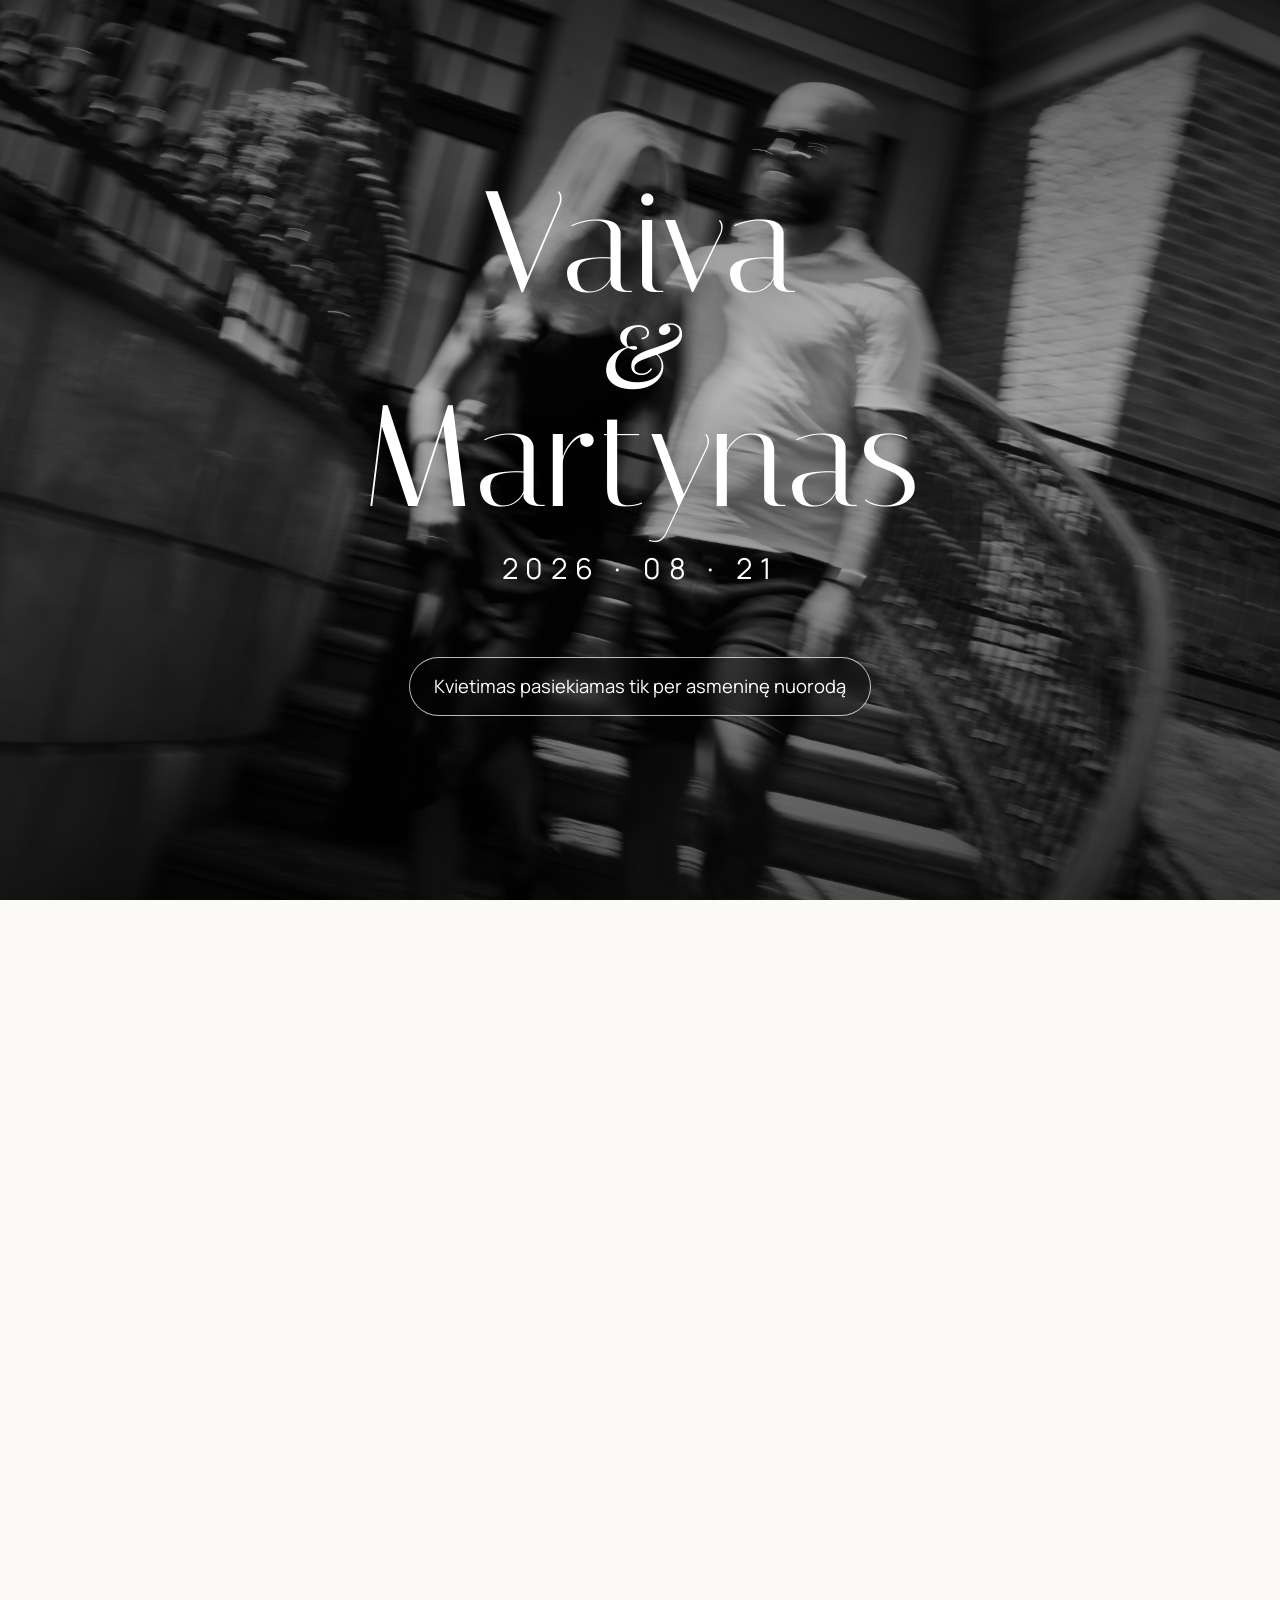
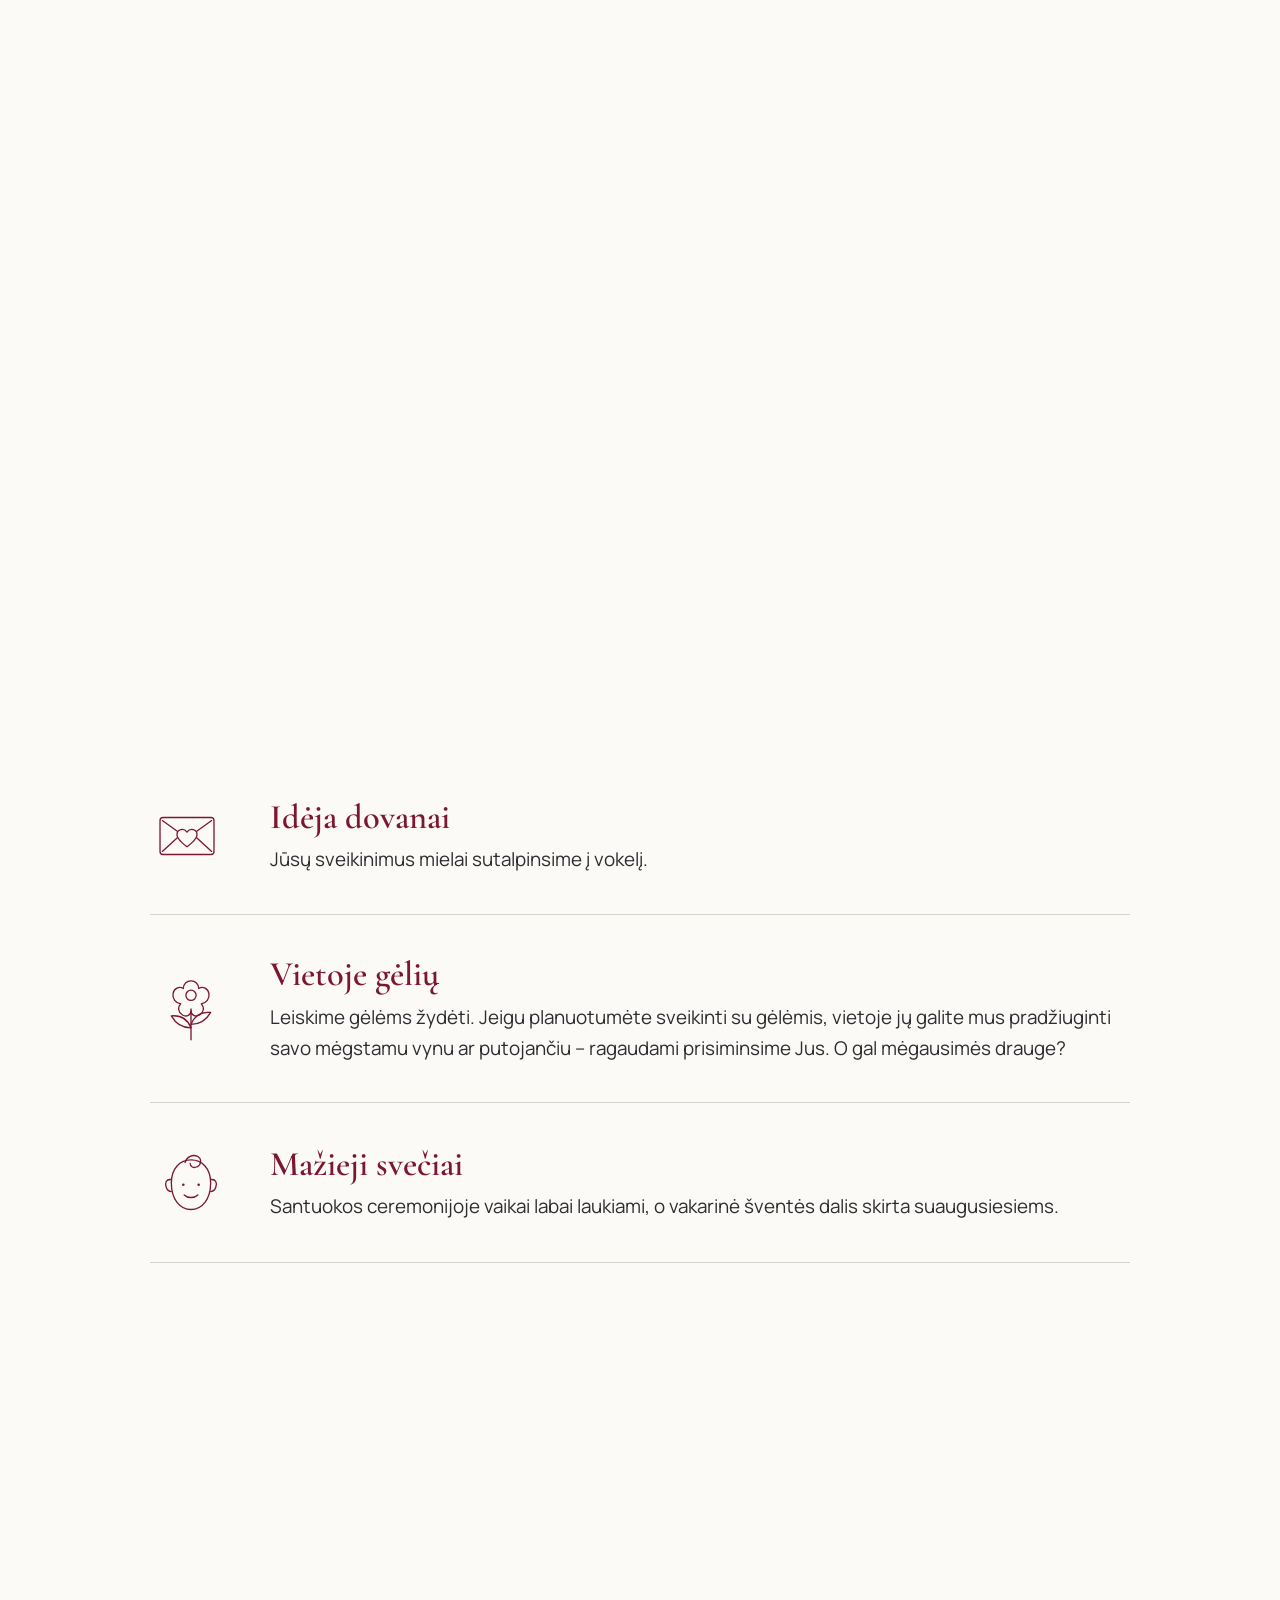
==== commit 396be72a: "Add files via upload" ====
--- a/index.html
+++ b/index.html
@@ -61,6 +61,7 @@
 <p>Iki šios dienos mus atvedė daugybė netikėtų sutapimų, sutiktų žmonių ir bendrų akimirkų. Jei šį kvietimą gavote jūs, vadinasi, tapote mūsų istorijos dalimi <span class="no-break-smiley">:)</span></p>
 <p>Todėl norime pakviesti jus į mūsų vestuvių ceremoniją, kur ištarsime svarbiausią savo gyvenimo „taip“. Jeigu norėtumėte būti kartu ir paliudyti naują mūsų istorijos etapą, labai lauksime jūsų.</p>
 </div></section>
+
 <section class="venues reveal">
 <div class="wide">
 <div class="section-heading"><div class="event-date event-date--full">2026 • 08 • 21</div>
--- a/styles.css
+++ b/styles.css
@@ -2656,59 +2656,14 @@
 }
 
 
-/* ============================================================
-   GUDUKAI4LIFE V25.0 — larger dates + tighter full-invite gap
-   ============================================================ */
-
-.event-date{
-  color:var(--burgundy) !important;
-  font-size:clamp(1.55rem,2.8vw,2.2rem) !important;
-  font-weight:600 !important;
-  letter-spacing:.42em !important;
-  line-height:1.2 !important;
-  text-align:center !important;
-  text-transform:uppercase !important;
-}
-
-/* Full personalized invite: reduce the large gap before the date. */
-body:not(.ceremony-mode) .opening{
-  padding-bottom:clamp(2.25rem,4vw,3.5rem) !important;
-}
-
-body:not(.ceremony-mode) .venues{
-  padding-top:clamp(2rem,3vw,3rem) !important;
-}
-
+/* V25.1 - balanced spacing around date in full invitation */
 body:not(.ceremony-mode) .event-date--full{
-  margin-top:0 !important;
-  margin-bottom:1.15rem !important;
-}
-
-/* Ceremony date remains directly below KUR IR KADA. */
-body.ceremony-mode .event-date--ceremony{
-  margin-top:1rem !important;
-  margin-bottom:0 !important;
-}
-
-@media(max-width:760px){
-  .event-date{
-    font-size:1.35rem !important;
-    letter-spacing:.30em !important;
-  }
-
-  body:not(.ceremony-mode) .opening{
-    padding-bottom:1.6rem !important;
-  }
-
-  body:not(.ceremony-mode) .venues{
-    padding-top:1.4rem !important;
-  }
-
+    margin-top:4rem !important;
+    margin-bottom:4rem !important;
+}
+@media (max-width:768px){
   body:not(.ceremony-mode) .event-date--full{
-    margin-bottom:.9rem !important;
-  }
-
-  body.ceremony-mode .event-date--ceremony{
-    margin-top:.8rem !important;
-  }
-}
+      margin-top:2.5rem !important;
+      margin-bottom:2.5rem !important;
+  }
+}
